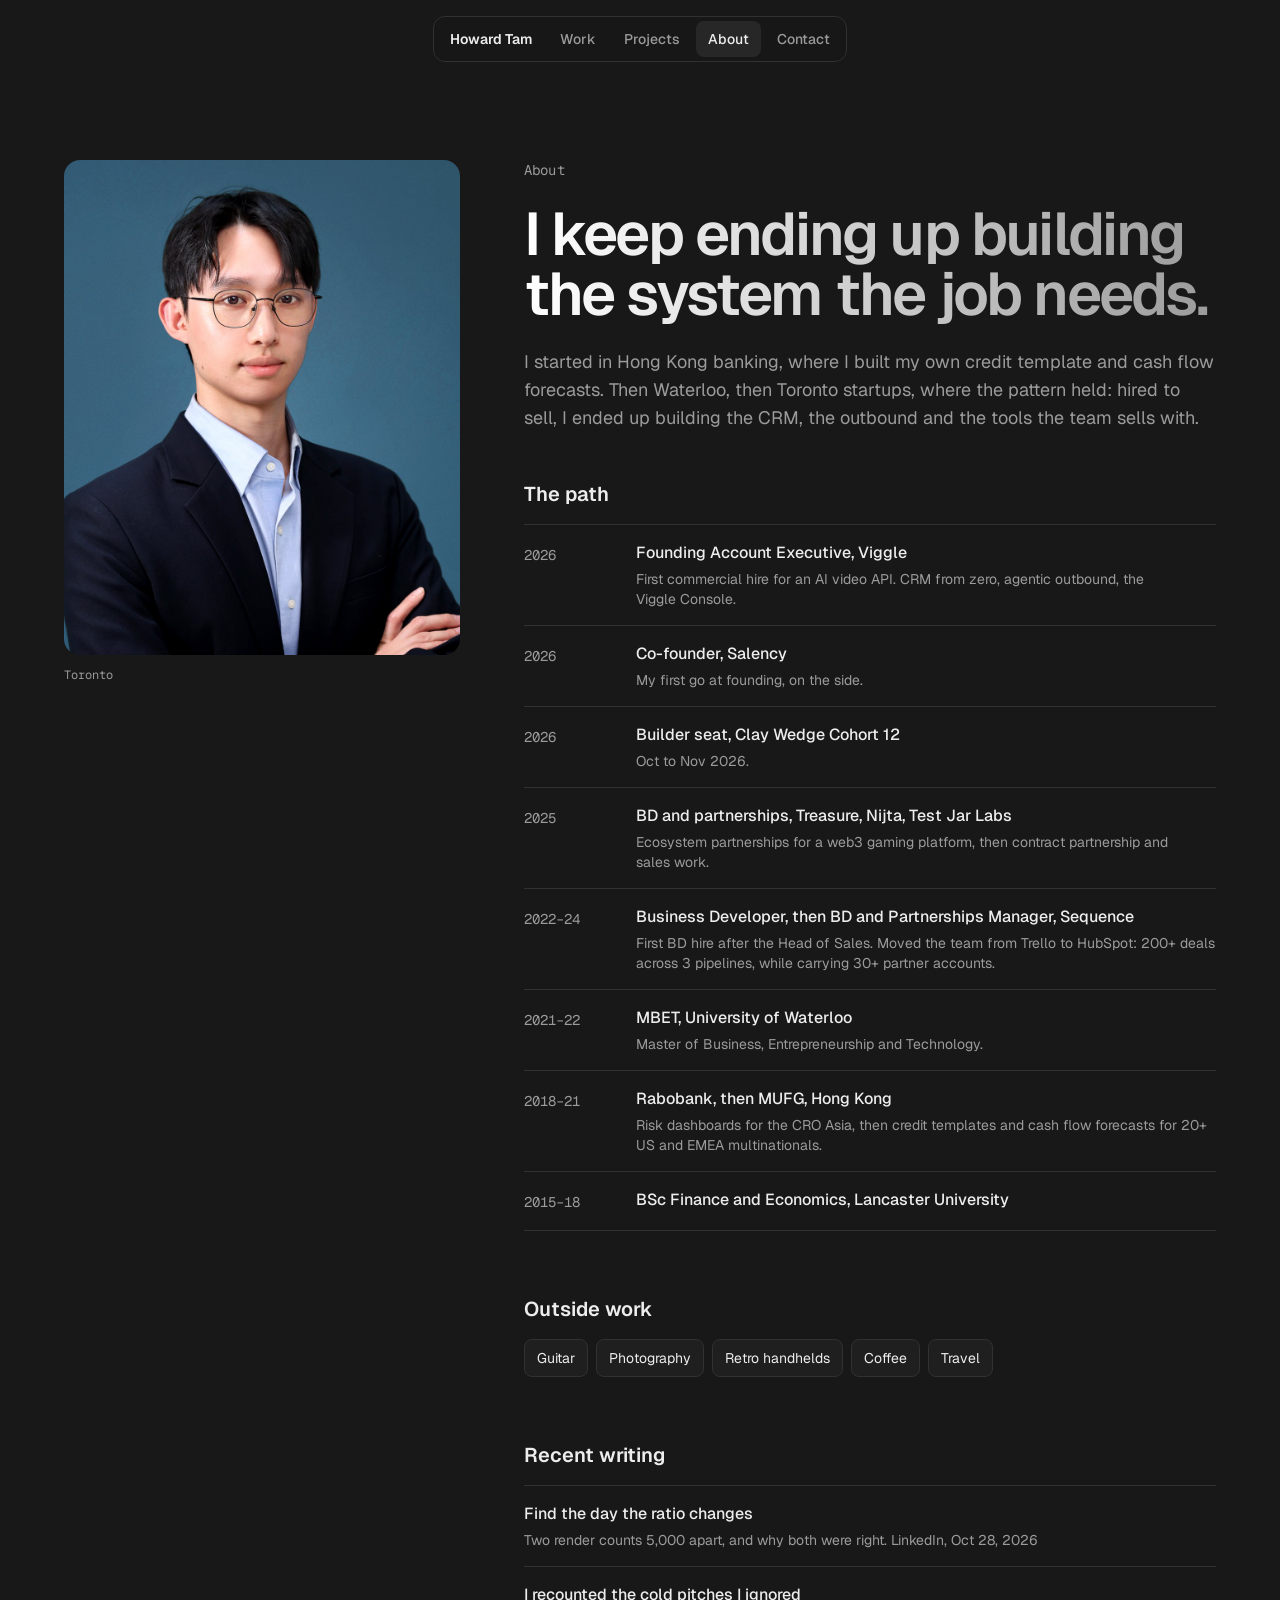
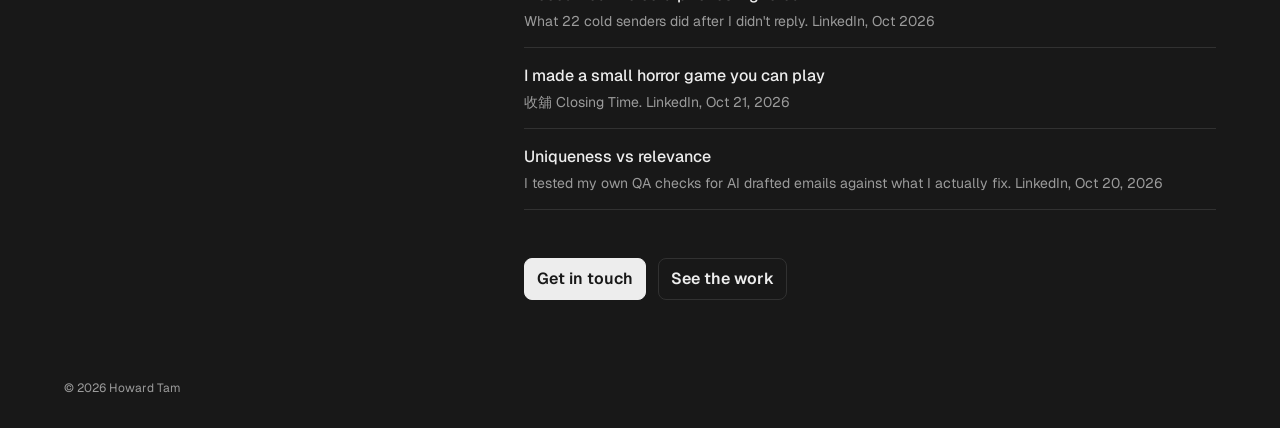
==== about/index.html @ 9a4f8ed2 "Use only verifiable wording for Closing Time post title Co-Authored-By: Claude Opus 5.5 (1M context)" ====
<!doctype html>
<html lang="en">
<head>
  <meta charset="utf-8">
  <meta name="viewport" content="width=device-width, initial-scale=1">
  <title>About · Howard Tam</title>
  <meta name="description" content="Howard Tam: from credit and risk in Hong Kong banking to building sales systems at Toronto startups.">
  <meta property="og:title" content="About · Howard Tam">
  <meta property="og:description" content="Howard Tam: from credit and risk in Hong Kong banking to building sales systems at Toronto startups.">
  <meta property="og:url" content="https://howardhwt.github.io/about/">
  <meta property="og:type" content="website">
  <meta property="og:image" content="https://howardhwt.github.io/og/about.png">
  <meta property="og:image:width" content="1200">
  <meta property="og:image:height" content="630">
  <meta name="twitter:card" content="summary_large_image">
  <link rel="canonical" href="https://howardhwt.github.io/about/">
  <link rel="icon" href="/favicon.svg" type="image/svg+xml">
  <link rel="apple-touch-icon" href="/apple-touch-icon.png">
  <link rel="preconnect" href="https://fonts.googleapis.com">
  <link rel="preconnect" href="https://fonts.gstatic.com" crossorigin>
  <link href="https://fonts.googleapis.com/css2?family=Geist:wght@400;500;600&family=Geist+Mono:wght@400;500&display=swap" rel="stylesheet">
  <link rel="stylesheet" href="/style.css">
</head>
<body>
  <a class="skip" href="#main">Skip to content</a>
  <header class="nav"><a class="brand" href="/" aria-label="Howard Tam, home"><span class="long">Howard Tam</span><span class="short">HT</span></a><a href="/work/">Work</a><a href="/projects/">Projects</a><a href="/about/" aria-current="page">About</a><a href="/#contact-h">Contact</a></header>
  <main id="main" class="wrap case">
    <div class="about">
      <figure class="portrait">
        <img class="photo-in" src="/img/howard.jpg" alt="Howard Tam in a navy blazer and light blue shirt against a teal backdrop" width="960" height="1200">
        <figcaption>Toronto</figcaption>
      </figure>
      <div>
        <header class="hero">
          <p class="eyebrow">About</p>
          <h1>I keep ending up building the system the job needs.</h1>
          <p class="lede">I started in Hong Kong banking, where I built my own credit template and cash flow forecasts. Then Waterloo, then Toronto startups, where the pattern held: hired to sell, I ended up building the CRM, the outbound and the tools the team sells with.</p>
        </header>

        <h2>The path</h2>
        <ol class="timeline reveal">
          <li><span class="when">2026</span><div><p class="t">Founding Account Executive, Viggle</p><p class="d">First commercial hire for an AI video API. CRM from zero, agentic outbound, the Viggle Console.</p></div></li>
          <li><span class="when">2026</span><div><p class="t">Co-founder, Salency</p><p class="d">My first go at founding, on the side.</p></div></li>
          <li><span class="when">2026</span><div><p class="t">Builder seat, Clay Wedge Cohort 12</p><p class="d">Oct to Nov 2026.</p></div></li>
          <li><span class="when">2025</span><div><p class="t">BD and partnerships, Treasure, Nijta, Test Jar Labs</p><p class="d">Ecosystem partnerships for a web3 gaming platform, then contract partnership and sales work.</p></div></li>
          <li><span class="when">2022–24</span><div><p class="t">Business Developer, then BD and Partnerships Manager, Sequence</p><p class="d">First BD hire after the Head of Sales. Moved the team from Trello to HubSpot: 200+ deals across 3 pipelines, while carrying 30+ partner accounts.</p></div></li>
          <li><span class="when">2021–22</span><div><p class="t">MBET, University of Waterloo</p><p class="d">Master of Business, Entrepreneurship and Technology.</p></div></li>
          <li><span class="when">2018–21</span><div><p class="t">Rabobank, then MUFG, Hong Kong</p><p class="d">Risk dashboards for the CRO Asia, then credit templates and cash flow forecasts for 20+ US and EMEA multinationals.</p></div></li>
          <li><span class="when">2015–18</span><div><p class="t">BSc Finance and Economics, Lancaster University</p></div></li>
        </ol>

        <h2>Outside work</h2>
        <ul class="chips reveal">
          <li>Guitar</li>
          <li>Photography</li>
          <li>Retro handhelds</li>
          <li>Coffee</li>
          <li>Travel</li>
        </ul>

        <h2>Recent writing</h2>
        <ul class="writing reveal">
          <li><a href="https://www.linkedin.com/posts/howardhwt_an-agency-ran-a-fan-kiosk-on-our-ai-video-share-7521301277448826880--cPo/"><span class="t">Find the day the ratio changes</span><span class="d">Two render counts 5,000 apart, and why both were right. LinkedIn, Oct 28, 2026</span></a></li>
          <li><a href="https://www.linkedin.com/posts/howardhwt_what-22-cold-senders-did-after-i-ignored-ugcPost-7519572742975692800-rl7E/"><span class="t">I recounted the cold pitches I ignored</span><span class="d">What 22 cold senders did after I didn't reply. LinkedIn, Oct 2026</span></a></li>
          <li><a href="https://www.linkedin.com/posts/howardhwt_i-made-a-small-horror-game-you-can-play-in-ugcPost-7518703733451472896-ipQZ/"><span class="t">I made a small horror game you can play</span><span class="d">收舖 Closing Time. LinkedIn, Oct 21, 2026</span></a></li>
          <li><a href="https://www.linkedin.com/posts/howardhwt_i-wrote-3-qa-checks-for-my-ai-drafted-cold-share-7518415788123242496--nTB/"><span class="t">Uniqueness vs relevance</span><span class="d">I tested my own QA checks for AI drafted emails against what I actually fix. LinkedIn, Oct 20, 2026</span></a></li>
        </ul>

        <nav class="links reveal next" aria-label="Next">
          <a class="primary" href="/#contact-h">Get in touch</a>
          <a href="/work/">See the work</a>
        </nav>
      </div>
    </div>
  </main>
  <footer class="wrap foot">© 2026 Howard Tam</footer>
  <script src="/motion.js" defer></script>
  <script data-goatcounter="https://howardhwt.goatcounter.com/count" async src="//gc.zgo.at/count.js"></script>
</body>
</html>
---- style.css ----
:root {
  --bg: #181818;
  --surface: #1F1F1F;
  --line: #313131;
  --text: #EDEDED;
  --muted: #9B9B9B;
  --ease: cubic-bezier(0.22, 1, 0.36, 1);
}

* { box-sizing: border-box; margin: 0; padding: 0; }

html { scroll-behavior: smooth; }

body {
  background: var(--bg);
  color: var(--text);
  font-family: "Geist", system-ui, sans-serif;
  font-size: 16px;
  line-height: 24px;
  -webkit-font-smoothing: antialiased;
}

.wrap {
  max-width: 1200px;
  margin: 0 auto;
  padding: 0 24px;
}

main.wrap {
  min-height: 100dvh;
  padding-top: 96px;
  padding-bottom: 80px;
  display: grid;
  gap: 64px;
  align-content: start;
}

.skip {
  position: absolute;
  left: 16px;
  top: -48px;
  padding: 8px 12px;
  background: var(--text);
  color: var(--bg);
  border-radius: 6px;
  z-index: 10;
}
.skip:focus { top: 16px; }

.eyebrow {
  font-family: "Geist Mono", ui-monospace, monospace;
  font-size: 14px;
  line-height: 20px;
  letter-spacing: 0.02em;
  color: var(--muted);
  margin-bottom: 24px;
}

h1 {
  max-width: 680px;
  font-size: 48px;
  line-height: 1;
  font-weight: 600;
  letter-spacing: -0.03em;
  text-wrap: balance;
  background: linear-gradient(90deg, #FFFFFF, #9B9B9B);
  -webkit-background-clip: text;
  background-clip: text;
  color: transparent;
}

.lede {
  max-width: 65ch;
  margin-top: 24px;
  font-size: 18px;
  line-height: 28px;
  color: var(--muted);
  text-wrap: pretty;
}

.facts dl {
  display: grid;
  grid-template-columns: repeat(auto-fit, minmax(240px, 1fr));
  gap: 2px;
  background: var(--line);
  border: 1px solid var(--line);
  border-radius: 12px;
  overflow: hidden;
}
.facts dl > div {
  background: var(--surface);
  padding: 24px;
}
.facts dt {
  font-size: 30px;
  line-height: 36px;
  font-weight: 600;
  letter-spacing: -0.02em;
  font-variant-numeric: tabular-nums;
}
.facts dd {
  margin-top: 8px;
  font-size: 14px;
  line-height: 20px;
  color: var(--muted);
}

h2 {
  font-size: 14px;
  line-height: 20px;
  font-weight: 500;
  color: var(--muted);
  margin-bottom: 16px;
}

.roles ol { list-style: none; max-width: 680px; }
.roles li {
  display: grid;
  grid-template-columns: 80px 1fr;
  gap: 16px;
  padding: 12px 0;
  border-top: 1px solid var(--line);
}
.roles li:last-child { border-bottom: 1px solid var(--line); }
.when {
  font-family: "Geist Mono", ui-monospace, monospace;
  font-size: 14px;
  color: var(--muted);
  font-variant-numeric: tabular-nums;
}
.what strong { font-weight: 500; }

.open {
  max-width: 65ch;
  font-size: 18px;
  line-height: 28px;
  margin-bottom: -40px;
  text-wrap: pretty;
}

.links { display: flex; flex-wrap: wrap; gap: 12px; align-items: center; }
.links a {
  color: var(--text);
  text-decoration: none;
  font-size: 16px;
  font-weight: 600;
  padding: 8px 12px;
  border-radius: 8px;
  border: 1px solid var(--line);
  transition: background-color 300ms var(--ease), border-color 300ms var(--ease), transform 500ms var(--ease);
}
.links a:hover { background: var(--surface); border-color: #9B9B9B; }
.links a:active { transform: scale(0.98); }
.links a.primary { background: var(--text); color: var(--bg); border-color: var(--text); }
.links a.primary:hover { background: #FFFFFF; }
a:focus-visible { outline: 2px solid #FFFFFF; outline-offset: 2px; }

.foot {
  padding-bottom: 32px;
  font-size: 12px;
  line-height: 16px;
  color: var(--muted);
}

.reveal { opacity: 0; transform: translateY(16px); transition: opacity 700ms var(--ease), transform 700ms var(--ease); }
.reveal.in { opacity: 1; transform: none; }

@media (min-width: 768px) {
  main.wrap { padding-top: 128px; }
  h1 { font-size: 60px; }
}

@media (prefers-reduced-motion: reduce) {
  html { scroll-behavior: auto; }
  .reveal { transform: none; transition: opacity 300ms linear; }
  .links a { transition: none; }
}

@media (scripting: none) {
  .reveal { opacity: 1; transform: none; }
}

.contact form { display: grid; gap: 16px; max-width: 560px; }
.field { display: grid; gap: 8px; }
.field label { font-size: 14px; line-height: 20px; font-weight: 500; }
.field input, .field textarea {
  font: inherit;
  color: var(--text);
  background: var(--surface);
  border: 1px solid var(--line);
  border-radius: 8px;
  padding: 8px 12px;
  transition: border-color 300ms var(--ease);
}
.field textarea { resize: vertical; }
.field input:focus-visible, .field textarea:focus-visible { outline: 2px solid #FFFFFF; outline-offset: 2px; }
.field [aria-invalid="true"] { border-color: #9B9B9B; }
.err { font-size: 14px; line-height: 20px; color: var(--text); min-height: 0; }
.err:empty { display: none; }
.trap { position: absolute; left: -9999px; }
.contact button {
  justify-self: start;
  font: inherit;
  font-weight: 600;
  color: var(--bg);
  background: var(--text);
  border: 1px solid var(--text);
  border-radius: 8px;
  padding: 8px 12px;
  cursor: pointer;
  transition: background-color 300ms var(--ease), transform 500ms var(--ease);
}
.contact button:hover { background: #FFFFFF; }
.contact button:active { transform: scale(0.98); }
.contact button:disabled { opacity: 0.6; cursor: progress; }
.contact button:focus-visible { outline: 2px solid #FFFFFF; outline-offset: 2px; }
.status { font-size: 14px; line-height: 20px; color: var(--muted); }

.work ul { list-style: none; display: grid; gap: 2px; background: var(--line); border: 1px solid var(--line); border-radius: 12px; overflow: hidden; }
.work a {
  display: grid;
  gap: 8px;
  padding: 24px;
  background: var(--surface);
  color: var(--text);
  text-decoration: none;
  transition: background-color 300ms var(--ease);
}
.work a:hover { background: #272727; }
.work .t { font-size: 20px; line-height: 28px; font-weight: 600; letter-spacing: -0.01em; }
.work .t::after { content: " →"; color: var(--muted); }
.work .d { max-width: 65ch; font-size: 14px; line-height: 20px; color: var(--muted); }

.back a { font-family: "Geist Mono", ui-monospace, monospace; font-size: 14px; line-height: 20px; color: var(--muted); text-decoration: none; }
.back a::before { content: "← "; }
.back a:hover { color: var(--text); }
.case { gap: 48px; }
.case h1 { max-width: 800px; }

.prose { max-width: 65ch; }
.prose h2 { font-size: 20px; line-height: 28px; font-weight: 600; color: var(--text); margin: 40px 0 12px; }
.prose h2:first-child { margin-top: 0; }
.prose p, .prose li { color: #C8C8C8; text-wrap: pretty; }
.prose p + p { margin-top: 16px; }
.prose ul { margin-top: 16px; padding-left: 24px; display: grid; gap: 8px; }
.prose a { color: var(--text); text-underline-offset: 4px; }
.prose strong { color: var(--text); font-weight: 600; }

.flow { list-style: none; display: flex; flex-wrap: wrap; gap: 8px; margin: 24px 0 8px; padding: 0; counter-reset: step; }
.flow li {
  display: grid;
  gap: 2px;
  padding: 8px 12px;
  border: 1px solid var(--line);
  border-radius: 8px;
  background: var(--surface);
  font-size: 14px;
  line-height: 20px;
  font-weight: 500;
  color: var(--text);
}
.flow li span { font-size: 12px; line-height: 16px; font-weight: 400; color: var(--muted); }
.flow li.human { background: var(--text); color: var(--bg); border-color: var(--text); }

.note { margin-top: 40px; padding: 16px; border: 1px solid var(--line); border-radius: 8px; font-size: 14px; line-height: 20px; }

.side ul { list-style: none; max-width: 65ch; display: grid; gap: 16px; }
.side li { color: #C8C8C8; text-wrap: pretty; padding-left: 16px; position: relative; }
.side li::before { content: ""; position: absolute; left: 0; top: 11px; width: 4px; height: 4px; border-radius: 2px; background: var(--muted); }
.side strong { color: var(--text); font-weight: 500; }
.side a { color: var(--text); text-underline-offset: 4px; }

/* Motion */
:root { --e: cubic-bezier(0.16, 1, 0.3, 1); --e2: cubic-bezier(0.33, 1, 0.68, 1); }

@keyframes appear {
  from { opacity: 0; transform: translateY(6px); filter: blur(2px); }
  to { opacity: 1; transform: none; filter: none; }
}
.hero > * { animation: appear 0.8s var(--e) both, fade 0.6s var(--e2) both; }
.hero > :nth-child(2) { animation-delay: 60ms; }
.hero > :nth-child(3) { animation-delay: 120ms; }
@keyframes fade { from { opacity: 0; } }
.case > .back { animation: appear 0.8s var(--e) both; }

.reveal { transition: opacity 700ms var(--e2), transform 700ms var(--e), filter 700ms var(--e2); filter: blur(4px); }
.reveal.in { filter: none; }

.flow li { transition: background-color 300ms var(--ease), border-color 300ms var(--ease), color 300ms var(--ease), opacity 300ms var(--ease), transform 500ms var(--ease); position: relative; }
.flow li.lit { border-color: #9B9B9B; background: #272727; }
.flow li.human.lit { background: #FFFFFF; }
.flow li.blocked { border-color: #EDEDED; background: var(--bg); text-decoration: line-through; transform: translateX(2px); }
.flow li.sent::after {
  content: "";
  position: absolute;
  inset: -1px;
  border-radius: 8px;
  border: 1px solid #FFFFFF;
  animation: ring 1.6s var(--e2) infinite;
}
@keyframes ring { from { opacity: 0.6; transform: scale(1); } to { opacity: 0; transform: scale(1.25); } }
.flow-cap {
  min-height: 20px;
  font-size: 14px;
  line-height: 20px;
  color: var(--muted);
  opacity: 0;
  transform: translateY(4px);
  transition: opacity 300ms var(--ease), transform 500ms var(--ease);
}
.flow-cap.on { opacity: 1; transform: none; }

.term {
  margin: 24px 0 16px;
  padding: 16px;
  border: 1px solid var(--line);
  border-radius: 12px;
  background: #000000;
  font-family: "Geist Mono", ui-monospace, monospace;
  font-size: 14px;
  line-height: 20px;
}
.term .run { display: grid; gap: 8px; min-height: 104px; align-content: start; }
.term .ln { color: #C8C8C8; }
.term .ln + .ln { margin-top: 0; }
.js .term .ln { opacity: 0; transform: translateY(6px); filter: blur(4px); transition: opacity 600ms var(--e2), transform 800ms var(--e), filter 600ms var(--e2); }
.js .term .ln.on { opacity: 1; transform: none; filter: none; }
.term .cmd { color: var(--text); }
.term .cmd::before { content: "› "; color: var(--muted); }
.term .res { color: var(--muted); padding-left: 16px; }
.term .refuse { color: var(--text); }
.shots { display: inline-flex; gap: 4px; vertical-align: middle; margin-left: 4px; }
.shot { width: 10px; height: 10px; border-radius: 3px; border: 1px solid #9B9B9B; transition: background-color 300ms var(--ease), border-color 300ms var(--ease); }
.shot.ready { background: #EDEDED; border-color: #EDEDED; }
.term figcaption { margin-top: 16px; font-family: "Geist", system-ui, sans-serif; font-size: 12px; line-height: 16px; color: var(--muted); }

@media (prefers-reduced-motion: reduce) {
  .hero > *, .case > .back { animation: none; }
  .reveal { filter: none; }
  .flow li.sent::after { animation: none; }
}
.term .run[hidden] { display: none; }

.jump {
  display: inline-block;
  margin-top: 24px;
  font-size: 16px;
  line-height: 24px;
  font-weight: 500;
  color: var(--text);
  text-decoration: none;
  border-bottom: 1px solid var(--line);
  transition: border-color 300ms var(--ease);
}
.jump:hover { border-color: var(--text); }
.jump:focus-visible { outline: 2px solid #FFFFFF; outline-offset: 4px; }
#work-h { scroll-margin-top: 32px; }
.fine { font-size: 12px; line-height: 16px; color: var(--muted); }
.hero > :nth-child(4) { animation-delay: 180ms; }
.status:empty { display: none; }

/* ---------- Multipage: nav ---------- */
.nav {
  position: fixed;
  top: 16px;
  left: 50%;
  transform: translateX(-50%);
  z-index: 20;
  display: flex;
  align-items: center;
  gap: 4px;
  padding: 4px;
  border: 1px solid var(--line);
  border-radius: 12px;
  background: rgba(24, 24, 24, 0.72);
  backdrop-filter: blur(16px) saturate(1.4);
  -webkit-backdrop-filter: blur(16px) saturate(1.4);
  animation: appear 0.8s var(--e) both;
}
.nav a {
  font-size: 14px;
  line-height: 20px;
  font-weight: 500;
  color: var(--muted);
  text-decoration: none;
  padding: 8px 12px;
  border-radius: 8px;
  transition: color 300ms var(--ease), background-color 300ms var(--ease);
}
.nav a:hover { color: var(--text); }
.nav a[aria-current="page"] { color: var(--text); background: #272727; }
.nav .brand { color: var(--text); font-weight: 600; }
.nav .brand .short { display: none; }
@media (max-width: 480px) {
  .nav .brand .long { display: none; }
  .nav .brand .short { display: inline; }
  .nav a { padding: 8px 10px; }
}
main.wrap { padding-top: 128px; }
@media (min-width: 768px) { main.wrap { padding-top: 160px; } }
#contact-h, #work-h { scroll-margin-top: 96px; }

/* ---------- Section headers with a link ---------- */
.sec-head { display: flex; justify-content: space-between; align-items: baseline; gap: 16px; margin-bottom: 16px; }
.sec-head h2 { margin-bottom: 0; }
.more { font-size: 14px; line-height: 20px; font-weight: 500; color: var(--text); text-decoration: none; border-bottom: 1px solid var(--line); transition: border-color 300ms var(--ease); }
.more:hover { border-color: var(--text); }

/* ---------- Home teasers ---------- */
.tiles { display: grid; grid-template-columns: repeat(auto-fit, minmax(260px, 1fr)); gap: 16px; }
.tile { display: grid; gap: 12px; color: var(--text); text-decoration: none; }
.tile .media { aspect-ratio: 4 / 3; border-radius: 12px; overflow: hidden; border: 1px solid var(--line); background: #000; }
.tile .media img, .tile .media video { width: 100%; height: 100%; object-fit: cover; display: block; transition: transform 500ms var(--ease); }
.tile:hover .media img, .tile:hover .media video { transform: scale(1.03); }
.tile .t { font-size: 16px; line-height: 24px; font-weight: 600; }
.tile .d { font-size: 14px; line-height: 20px; color: var(--muted); }

.me { display: grid; grid-template-columns: 96px 1fr; gap: 24px; align-items: center; max-width: 680px; }
.me img { width: 96px; height: 120px; object-fit: cover; border-radius: 12px; }
.me p { color: #C8C8C8; text-wrap: pretty; }
.me p + p { margin-top: 8px; }

/* ---------- Projects page ---------- */
.proj { display: grid; gap: 96px; }
.proj article { display: grid; gap: 32px; align-items: center; }
@media (min-width: 900px) {
  .proj article { grid-template-columns: 7fr 5fr; gap: 48px; }
  .proj article:nth-child(even) .media { order: 2; }
}
.proj .media { border-radius: 16px; overflow: hidden; border: 1px solid var(--line); background: #000; }
.proj .media img, .proj .media video { width: 100%; height: auto; display: block; }
.proj h2 { font-size: 30px; line-height: 36px; font-weight: 600; letter-spacing: -0.02em; color: var(--text); margin-bottom: 12px; }
.proj .kicker { font-family: "Geist Mono", ui-monospace, monospace; font-size: 12px; line-height: 16px; color: var(--muted); margin-bottom: 12px; }
.proj p { color: #C8C8C8; text-wrap: pretty; }
.proj p + p { margin-top: 12px; }
.proj .links { margin-top: 24px; }
.proj .text-only { max-width: 680px; padding: 32px; border: 1px solid var(--line); border-radius: 16px; background: var(--surface); }

/* ---------- About page ---------- */
.about { display: grid; gap: 48px; }
@media (min-width: 900px) {
  .about { grid-template-columns: 4fr 7fr; gap: 64px; align-items: start; }
  .about .portrait { position: sticky; top: 112px; }
}
.portrait img { width: 100%; max-width: 420px; aspect-ratio: 4 / 5; object-fit: cover; border-radius: 16px; display: block; }
.portrait figcaption { margin-top: 12px; font-family: "Geist Mono", ui-monospace, monospace; font-size: 12px; line-height: 16px; color: var(--muted); }
.about h2 { font-size: 20px; line-height: 28px; font-weight: 600; color: var(--text); margin: 64px 0 16px; }
.about h2:first-of-type { margin-top: 48px; }
.timeline { list-style: none; display: grid; }
.timeline li { display: grid; grid-template-columns: 96px 1fr; gap: 16px; padding: 16px 0; border-top: 1px solid var(--line); }
.timeline li:last-child { border-bottom: 1px solid var(--line); }
.timeline .when { padding-top: 2px; }
.timeline .t { color: var(--text); font-weight: 500; }
.timeline .d { margin-top: 4px; font-size: 14px; line-height: 20px; color: var(--muted); text-wrap: pretty; }
.chips { list-style: none; display: flex; flex-wrap: wrap; gap: 8px; }
.chips li { padding: 8px 12px; border: 1px solid var(--line); border-radius: 8px; background: var(--surface); font-size: 14px; line-height: 20px; }
.writing { list-style: none; display: grid; }
.writing a { display: grid; gap: 4px; padding: 16px 0; border-top: 1px solid var(--line); color: var(--text); text-decoration: none; }
.writing li:last-child a { border-bottom: 1px solid var(--line); }
.writing .t { font-weight: 500; transition: color 300ms var(--ease); }
.writing a:hover .t { color: #FFFFFF; }
.writing .d { font-size: 14px; line-height: 20px; color: var(--muted); }

/* ---------- Pinned pipeline (outbound case study) ---------- */
.pin { display: grid; gap: 24px; margin: 24px 0; }
.pin-visual { position: sticky; top: 72px; z-index: 2; padding: 12px 0; background: var(--bg); }
.pin .flow { margin: 0; }
.pin-steps { list-style: none; display: grid; gap: 0; padding: 0; }
.pin-steps li { padding: 24px 0; border-top: 1px solid var(--line); opacity: 0.4; transition: opacity 500ms var(--ease); }
.pin-steps li.on { opacity: 1; }
.pin-steps h3 { font-size: 16px; line-height: 24px; font-weight: 600; color: var(--text); margin-bottom: 4px; }
.pin-steps p { color: #C8C8C8; }
.pin-steps .eg { margin-top: 12px; padding: 12px; border: 1px solid var(--line); border-radius: 8px; font-family: "Geist Mono", ui-monospace, monospace; font-size: 12px; line-height: 16px; color: var(--muted); }
.pin-steps .eg s { color: var(--text); }
@media (min-width: 900px) {
  .case .prose.wide { max-width: none; }
  .pin { grid-template-columns: 220px 1fr; gap: 48px; align-items: start; }
  .pin-visual { top: 112px; padding: 0; background: none; }
  .pin .flow { flex-direction: column; flex-wrap: nowrap; }
  .pin .flow li { width: 100%; }
  .pin-steps li { padding: 48px 0; min-height: 40vh; }
}
.flow li.current { border-color: #EDEDED; background: #272727; }

/* ---------- Apple style scroll scrub, where supported ---------- */
@supports (animation-timeline: scroll()) {
  @media (prefers-reduced-motion: no-preference) {
    .hero.scrub { animation: hero-out linear both; animation-timeline: scroll(root); animation-range: 0 70vh; transform-origin: left top; }
    @keyframes hero-out { to { transform: scale(0.94) translateY(-32px); opacity: 0.25; } }
    .grow { animation: grow-in linear both; animation-timeline: view(); animation-range: entry 0% cover 35%; }
    @keyframes grow-in { from { transform: scale(0.92); opacity: 0.4; border-radius: 32px; } to { transform: none; opacity: 1; } }
  }
}
.portrait img.photo-in { animation: photo-in 1.2s var(--e2) both; }
@keyframes photo-in { from { filter: blur(14px) saturate(0.6); opacity: 0; } to { filter: none; opacity: 1; } }
@media (prefers-reduced-motion: reduce) {
  .nav { animation: none; }
  .portrait img.photo-in { animation: none; }
  .pin-steps li { opacity: 1; }
}
.about .next { margin-top: 48px; }
.portrait img { height: auto; }
.chips a { color: var(--text); text-underline-offset: 4px; }
.me img { height: 120px; }
.nav { left: 0; right: 0; margin: 0 auto; width: fit-content; max-width: calc(100% - 16px); transform: none; }
.pin .flow li.human { background: var(--surface); color: var(--text); border-color: var(--line); }
.pin .flow li.human.current { background: var(--text); color: var(--bg); border-color: var(--text); }
.pin-visual { top: 64px; }
@media (max-width: 480px) { .nav { gap: 0; } .nav a { padding: 8px; } }
.me { grid-template-columns: 1fr; gap: 24px; max-width: none; align-items: end; }
.me img { width: 100%; max-width: 280px; height: auto; aspect-ratio: 4 / 5; border-radius: 16px; }
.me p { font-size: 18px; line-height: 28px; max-width: 52ch; }
@media (min-width: 768px) { .me { grid-template-columns: 280px 1fr; gap: 48px; } }
.me { align-items: center; }
.artifact { margin: 24px 0; }
.artifact img { width: 100%; height: auto; display: block; border-radius: 12px; border: 1px solid var(--line); }
.artifact figcaption { margin-top: 12px; font-size: 14px; line-height: 20px; color: var(--muted); }
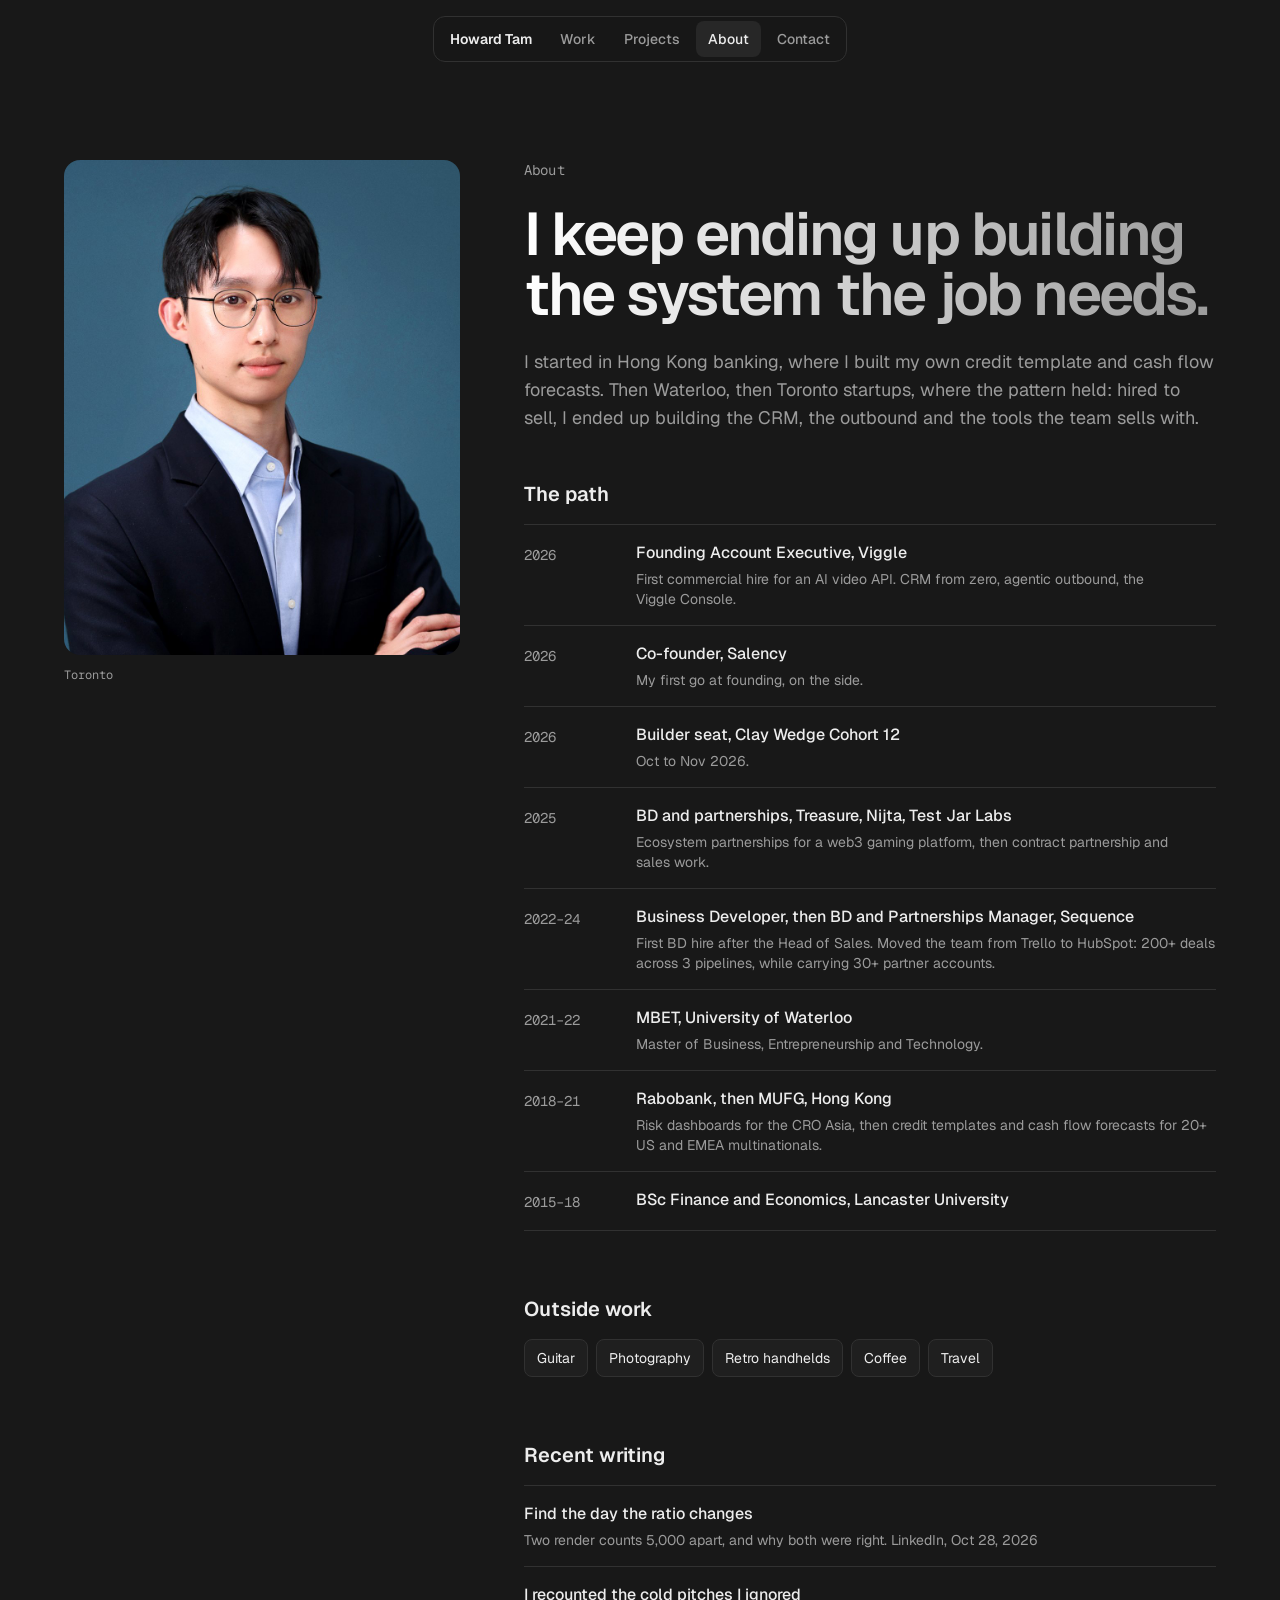
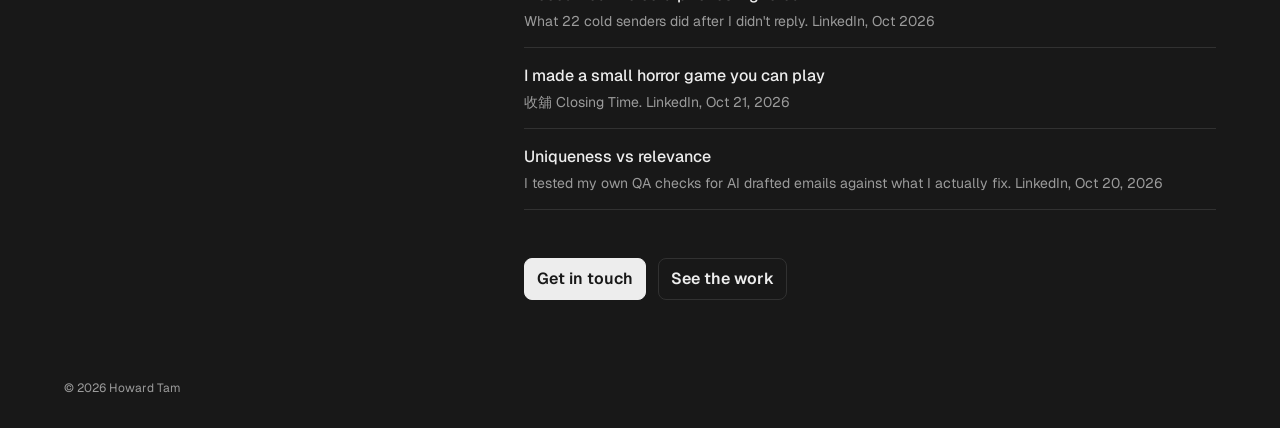
==== commit 5c4f0c48: "style(design): FINDING-003 — real nav landmark on every page; case studies mark Work as current sect" ====
--- a/about/index.html
+++ b/about/index.html
@@ -23,7 +23,7 @@
 </head>
 <body>
   <a class="skip" href="#main">Skip to content</a>
-  <header class="nav"><a class="brand" href="/" aria-label="Howard Tam, home"><span class="long">Howard Tam</span><span class="short">HT</span></a><a href="/work/">Work</a><a href="/projects/">Projects</a><a href="/about/" aria-current="page">About</a><a href="/#contact-h">Contact</a></header>
+  <nav class="nav" aria-label="Main"><a class="brand" href="/" aria-label="Howard Tam, home"><span class="long">Howard Tam</span><span class="short">HT</span></a><a href="/work/">Work</a><a href="/projects/">Projects</a><a href="/about/" aria-current="page">About</a><a href="/#contact-h">Contact</a></nav>
   <main id="main" class="wrap case">
     <div class="about">
       <figure class="portrait">
--- a/style.css
+++ b/style.css
@@ -217,7 +217,7 @@
 .status { font-size: 14px; line-height: 20px; color: var(--muted); }
 
 .work ul { list-style: none; display: grid; gap: 2px; background: var(--line); border: 1px solid var(--line); border-radius: 12px; overflow: hidden; }
-.work a {
+.work li > a {
   display: grid;
   gap: 8px;
   padding: 24px;
@@ -226,7 +226,7 @@
   text-decoration: none;
   transition: background-color 300ms var(--ease);
 }
-.work a:hover { background: #272727; }
+.work li > a:hover { background: #272727; }
 .work .t { font-size: 20px; line-height: 28px; font-weight: 600; letter-spacing: -0.01em; }
 .work .t::after { content: " →"; color: var(--muted); }
 .work .d { max-width: 65ch; font-size: 14px; line-height: 20px; color: var(--muted); }
@@ -388,7 +388,7 @@
   transition: color 300ms var(--ease), background-color 300ms var(--ease);
 }
 .nav a:hover { color: var(--text); }
-.nav a[aria-current="page"] { color: var(--text); background: #272727; }
+.nav a[aria-current] { color: var(--text); background: #272727; }
 .nav .brand { color: var(--text); font-weight: 600; }
 .nav .brand .short { display: none; }
 @media (max-width: 480px) {
@@ -505,7 +505,7 @@
 .nav { left: 0; right: 0; margin: 0 auto; width: fit-content; max-width: calc(100% - 16px); transform: none; }
 .pin .flow li.human { background: var(--surface); color: var(--text); border-color: var(--line); }
 .pin .flow li.human.current { background: var(--text); color: var(--bg); border-color: var(--text); }
-.pin-visual { top: 64px; }
+@media (max-width: 899px) { .pin-visual { top: 64px; } }
 @media (max-width: 480px) { .nav { gap: 0; } .nav a { padding: 8px; } }
 .me { grid-template-columns: 1fr; gap: 24px; max-width: none; align-items: end; }
 .me img { width: 100%; max-width: 280px; height: auto; aspect-ratio: 4 / 5; border-radius: 16px; }
@@ -515,3 +515,13 @@
 .artifact { margin: 24px 0; }
 .artifact img { width: 100%; height: auto; display: block; border-radius: 12px; border: 1px solid var(--line); }
 .artifact figcaption { margin-top: 12px; font-size: 14px; line-height: 20px; color: var(--muted); }
+
+/* Content that waits for a scroll reveal must still show when nothing scrolls: print, and reduced motion. */
+@media print {
+  .reveal, .js .term .ln { opacity: 1 !important; transform: none !important; filter: none !important; transition: none !important; }
+  .nav { position: static; margin: 0 0 24px; }
+  .pin-visual { position: static; }
+}
+@media (prefers-reduced-motion: reduce) {
+  .reveal { opacity: 1; transform: none; filter: none; transition: none; }
+}
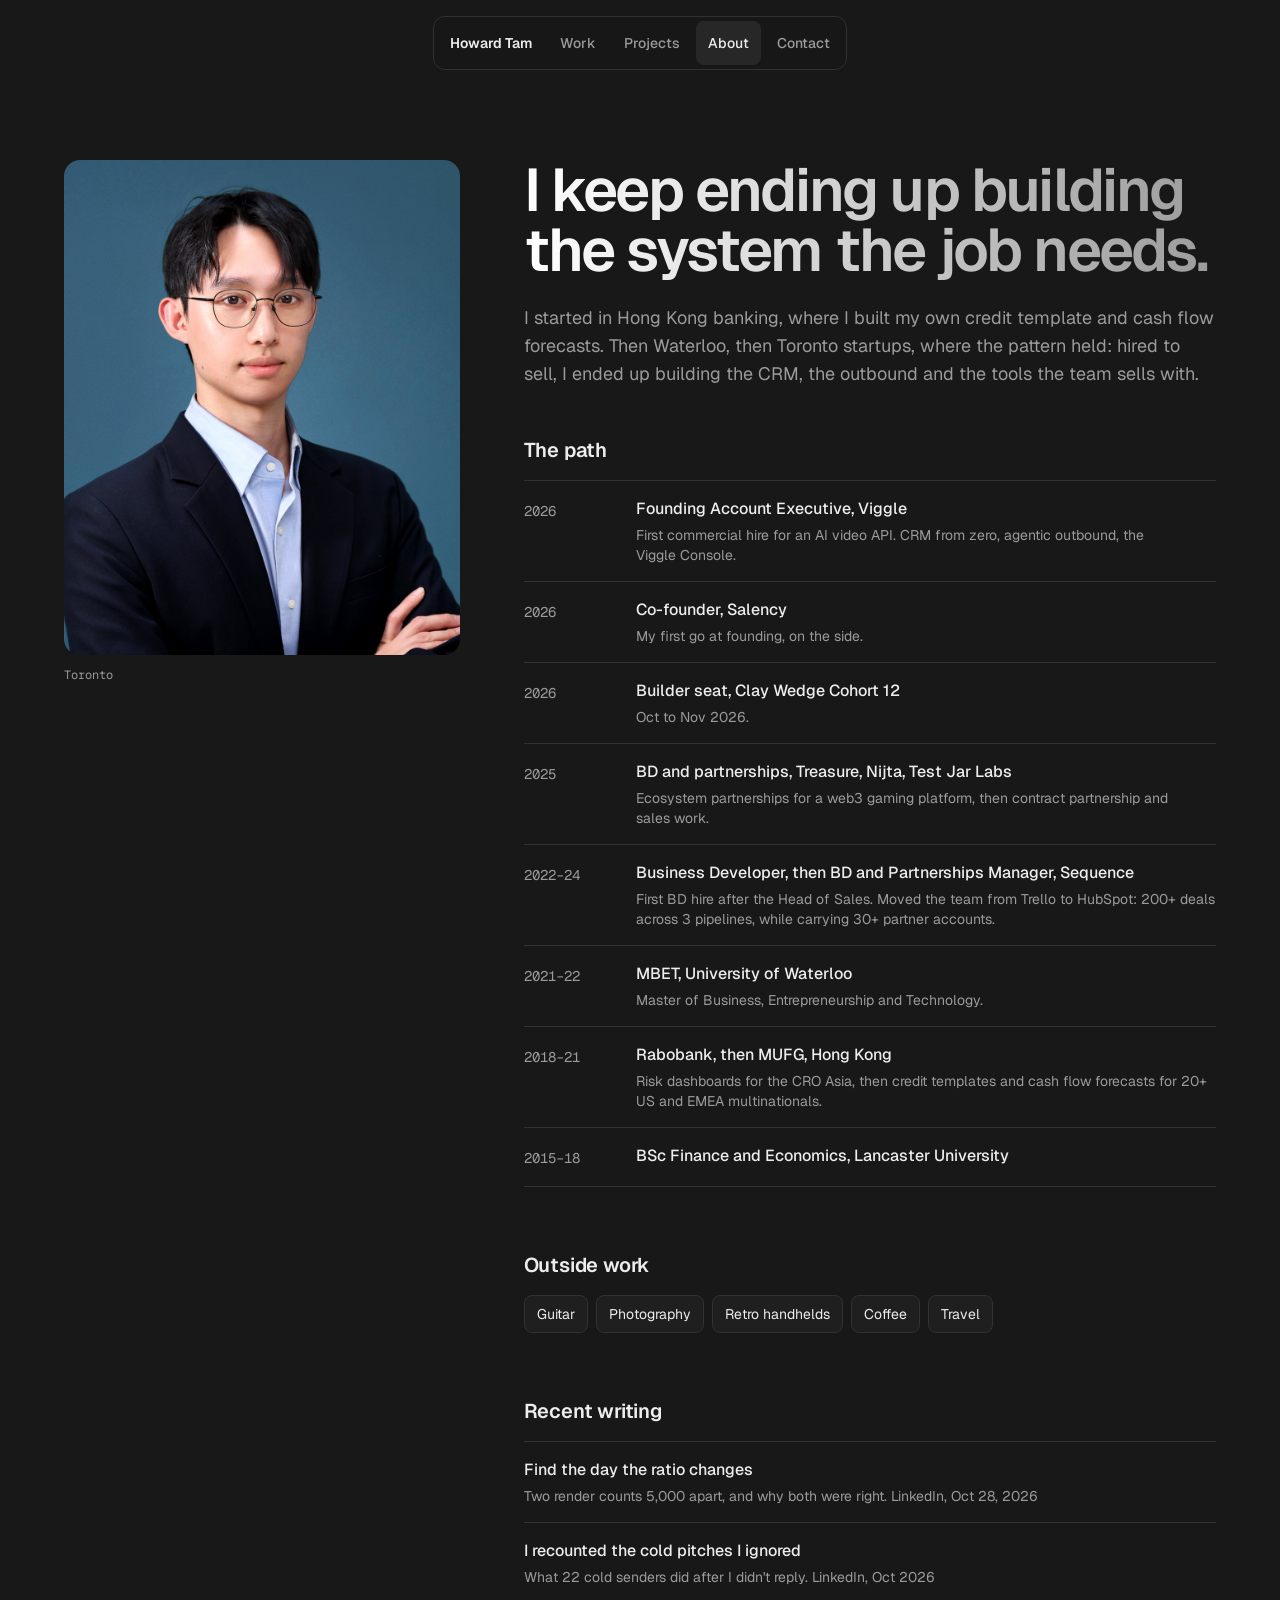
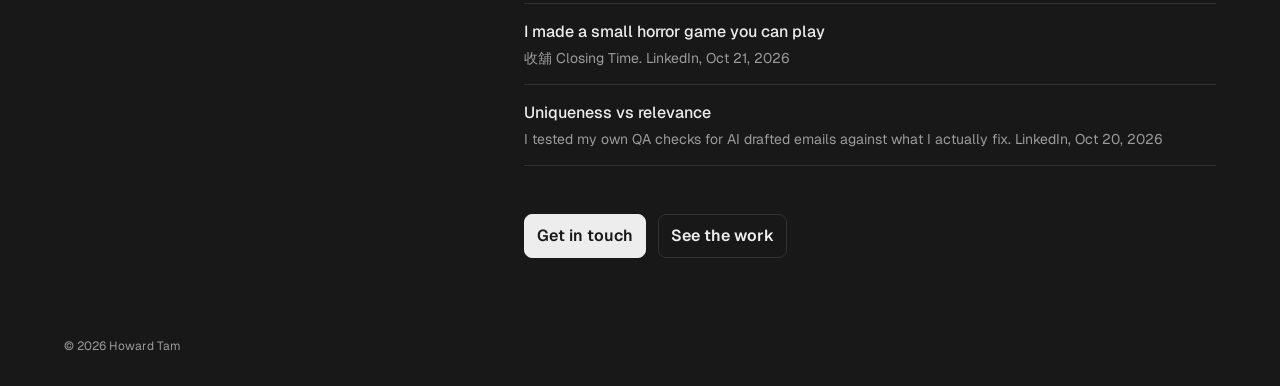
==== commit 4b7a7780: "style(design): FINDING-010 — drop page-name eyebrows that repeat the nav above each title Co-Authore" ====
--- a/about/index.html
+++ b/about/index.html
@@ -32,8 +32,7 @@
       </figure>
       <div>
         <header class="hero">
-          <p class="eyebrow">About</p>
-          <h1>I keep ending up building the system the job needs.</h1>
+              <h1>I keep ending up building the system the job needs.</h1>
           <p class="lede">I started in Hong Kong banking, where I built my own credit template and cash flow forecasts. Then Waterloo, then Toronto startups, where the pattern held: hired to sell, I ended up building the CRM, the outbound and the tools the team sells with.</p>
         </header>
 
--- a/style.css
+++ b/style.css
@@ -106,10 +106,11 @@
 }
 
 h2 {
-  font-size: 14px;
-  line-height: 20px;
-  font-weight: 500;
-  color: var(--muted);
+  font-size: 20px;
+  line-height: 28px;
+  font-weight: 600;
+  letter-spacing: -0.01em;
+  color: var(--text);
   margin-bottom: 16px;
 }
 
@@ -525,3 +526,20 @@
 @media (prefers-reduced-motion: reduce) {
   .reveal { opacity: 1; transform: none; filter: none; transition: none; }
 }
+
+/* FINDING-005: projects row as one lead tile plus two, not three equal columns */
+@media (min-width: 900px) {
+  .tiles { grid-template-columns: minmax(0, 1.4fr) minmax(0, 1fr); gap: 24px; }
+  .tiles .tile:first-child { grid-row: span 2; grid-template-rows: minmax(0, 1fr) auto auto; }
+  .tiles .tile:first-child .media { aspect-ratio: auto; height: 100%; }
+  .tiles .tile:first-child .media img { object-position: left center; }
+  .tiles .tile:first-child .t { font-size: 20px; line-height: 28px; }
+}
+
+/* FINDING-006: stats read as typeset figures, not four boxed tiles */
+.facts dl { background: none; border: 0; border-radius: 0; gap: 24px 32px; overflow: visible; }
+.facts dl > div { background: none; padding: 16px 0 0; border-top: 1px solid var(--line); }
+
+/* FINDING-007: 44px touch targets for nav, buttons and pill links */
+.nav a { min-height: 44px; display: inline-flex; align-items: center; }
+.links a, .contact button { min-height: 44px; display: inline-flex; align-items: center; }
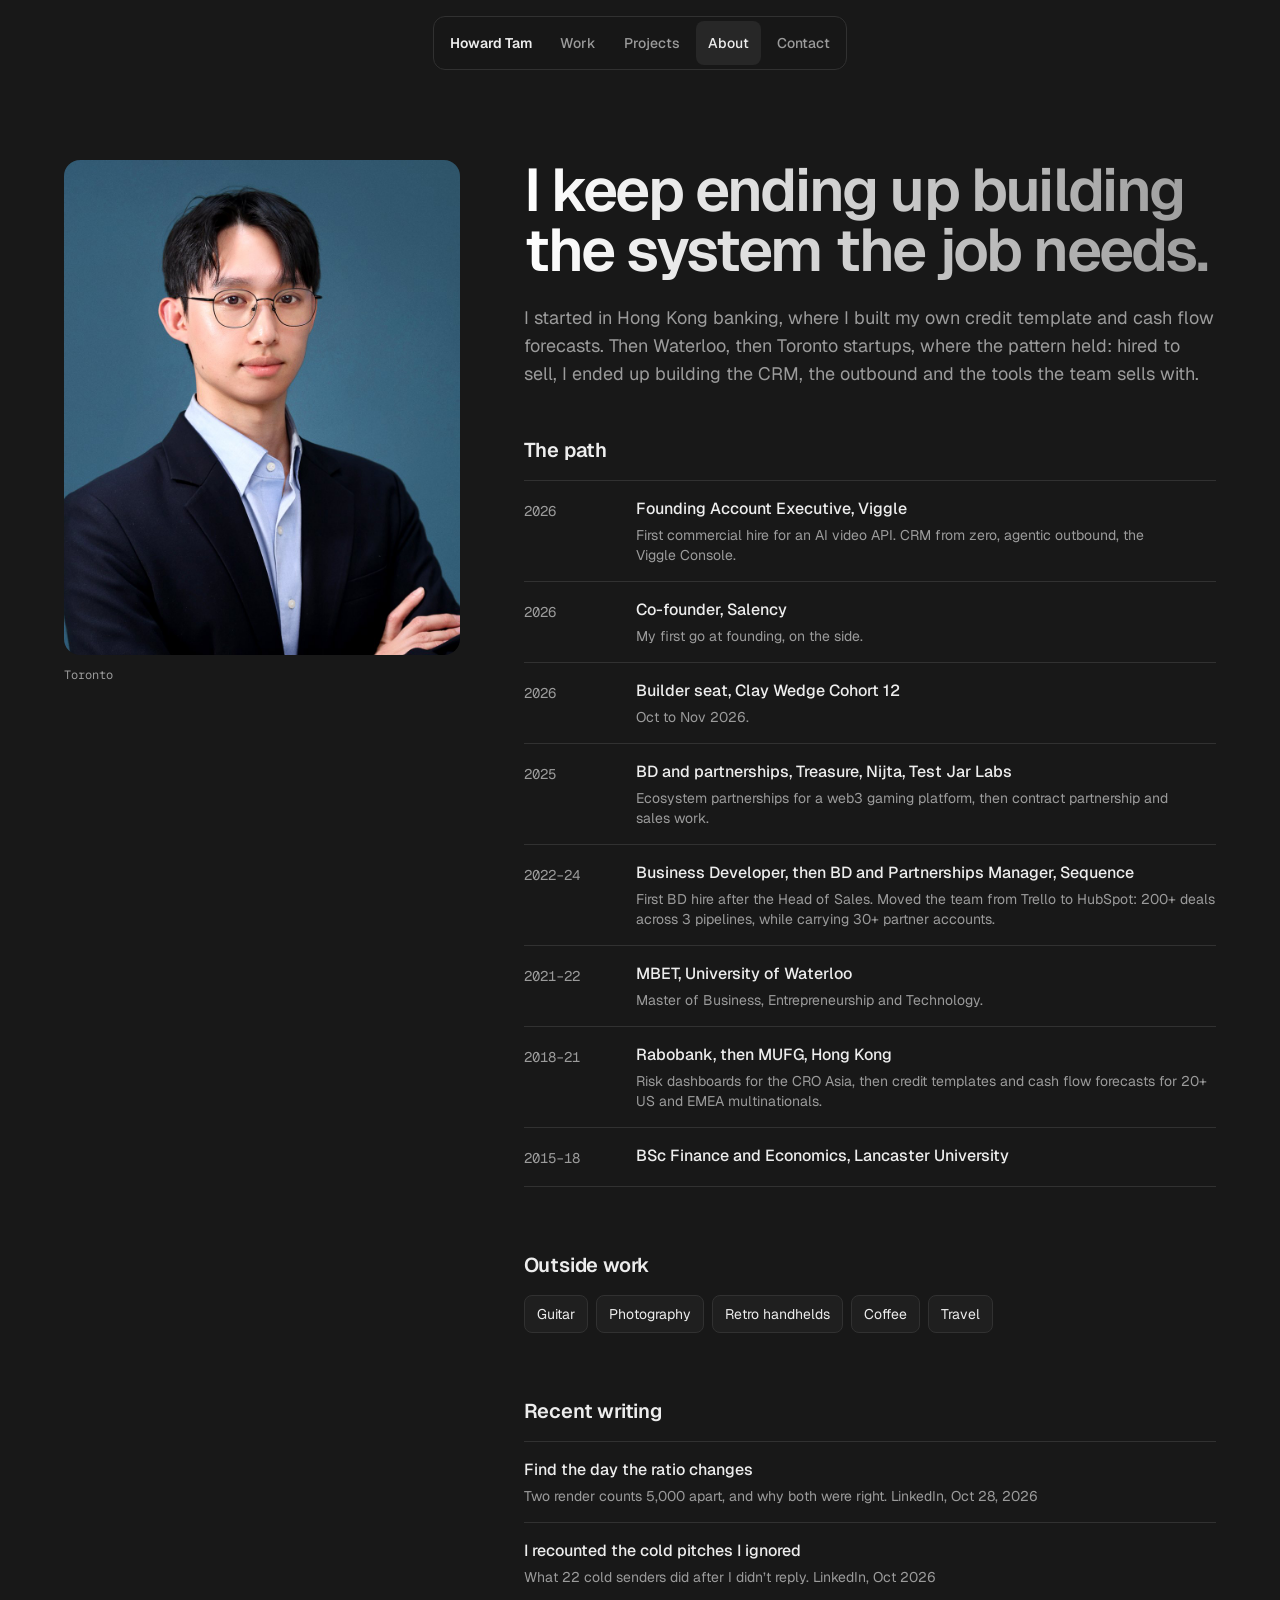
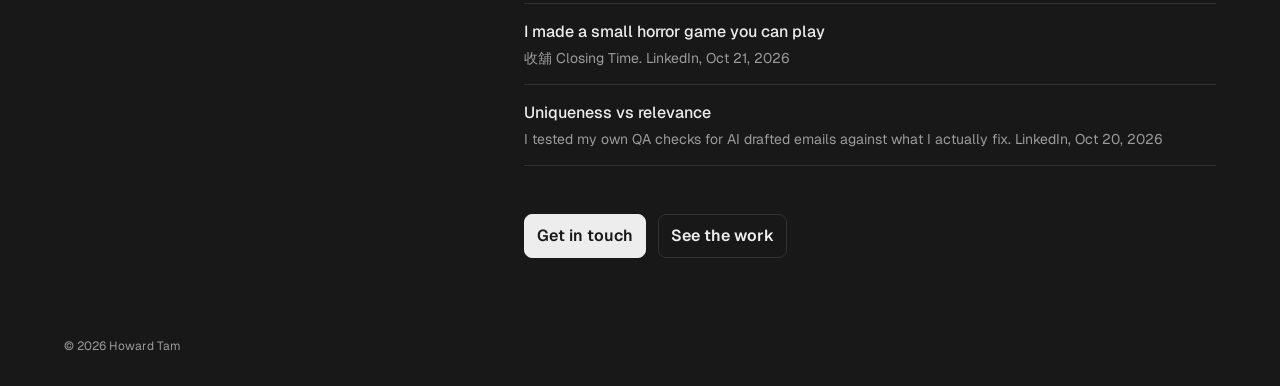
==== commit 302744de: "content: typographic quotes and apostrophes in visible text (no wording changes) Co-Authored-By: Cla" ====
--- a/about/index.html
+++ b/about/index.html
@@ -60,7 +60,7 @@
         <h2>Recent writing</h2>
         <ul class="writing reveal">
           <li><a href="https://www.linkedin.com/posts/howardhwt_an-agency-ran-a-fan-kiosk-on-our-ai-video-share-7521301277448826880--cPo/"><span class="t">Find the day the ratio changes</span><span class="d">Two render counts 5,000 apart, and why both were right. LinkedIn, Oct 28, 2026</span></a></li>
-          <li><a href="https://www.linkedin.com/posts/howardhwt_what-22-cold-senders-did-after-i-ignored-ugcPost-7519572742975692800-rl7E/"><span class="t">I recounted the cold pitches I ignored</span><span class="d">What 22 cold senders did after I didn't reply. LinkedIn, Oct 2026</span></a></li>
+          <li><a href="https://www.linkedin.com/posts/howardhwt_what-22-cold-senders-did-after-i-ignored-ugcPost-7519572742975692800-rl7E/"><span class="t">I recounted the cold pitches I ignored</span><span class="d">What 22 cold senders did after I didn’t reply. LinkedIn, Oct 2026</span></a></li>
           <li><a href="https://www.linkedin.com/posts/howardhwt_i-made-a-small-horror-game-you-can-play-in-ugcPost-7518703733451472896-ipQZ/"><span class="t">I made a small horror game you can play</span><span class="d">收舖 Closing Time. LinkedIn, Oct 21, 2026</span></a></li>
           <li><a href="https://www.linkedin.com/posts/howardhwt_i-wrote-3-qa-checks-for-my-ai-drafted-cold-share-7518415788123242496--nTB/"><span class="t">Uniqueness vs relevance</span><span class="d">I tested my own QA checks for AI drafted emails against what I actually fix. LinkedIn, Oct 20, 2026</span></a></li>
         </ul>
--- a/style.css
+++ b/style.css
@@ -1,16 +1,23 @@
+/* ---------- Tokens ---------- */
 :root {
   --bg: #181818;
   --surface: #1F1F1F;
+  --surface-2: #272727;
   --line: #313131;
   --text: #EDEDED;
+  --text-2: #C8C8C8;
   --muted: #9B9B9B;
+  --white: #FFFFFF;
+  --black: #000000;
   --ease: cubic-bezier(0.22, 1, 0.36, 1);
-}
-
+  --e: cubic-bezier(0.16, 1, 0.3, 1);
+  --e2: cubic-bezier(0.33, 1, 0.68, 1);
+  --mono: "Geist Mono", ui-monospace, monospace;
+}
+
+/* ---------- Base ---------- */
 * { box-sizing: border-box; margin: 0; padding: 0; }
-
-html { scroll-behavior: smooth; }
-
+html { scroll-behavior: smooth; color-scheme: dark; }
 body {
   background: var(--bg);
   color: var(--text);
@@ -19,21 +26,21 @@
   line-height: 24px;
   -webkit-font-smoothing: antialiased;
 }
-
-.wrap {
-  max-width: 1200px;
-  margin: 0 auto;
-  padding: 0 24px;
-}
-
+::selection { background: var(--text); color: var(--bg); }
+input, textarea { caret-color: var(--text); }
+a:focus-visible { outline: 2px solid var(--white); outline-offset: 2px; }
+
+.wrap { max-width: 1200px; margin: 0 auto; padding: 0 24px; }
 main.wrap {
   min-height: 100dvh;
-  padding-top: 96px;
+  padding-top: 128px;
   padding-bottom: 80px;
   display: grid;
   gap: 64px;
   align-content: start;
 }
+.case { gap: 48px; }
+#contact-h, #work-h { scroll-margin-top: 96px; }
 
 .skip {
   position: absolute;
@@ -47,15 +54,18 @@
 }
 .skip:focus { top: 16px; }
 
+.foot { padding-bottom: 32px; font-size: 12px; line-height: 16px; color: var(--muted); }
+.fine { font-size: 12px; line-height: 16px; color: var(--muted); }
+
+/* ---------- Type ---------- */
 .eyebrow {
-  font-family: "Geist Mono", ui-monospace, monospace;
+  font-family: var(--mono);
   font-size: 14px;
   line-height: 20px;
   letter-spacing: 0.02em;
   color: var(--muted);
   margin-bottom: 24px;
 }
-
 h1 {
   max-width: 680px;
   font-size: 48px;
@@ -63,12 +73,20 @@
   font-weight: 600;
   letter-spacing: -0.03em;
   text-wrap: balance;
-  background: linear-gradient(90deg, #FFFFFF, #9B9B9B);
+  background: linear-gradient(90deg, var(--white), var(--muted));
   -webkit-background-clip: text;
   background-clip: text;
   color: transparent;
 }
-
+.case h1 { max-width: 800px; }
+h2 {
+  font-size: 20px;
+  line-height: 28px;
+  font-weight: 600;
+  letter-spacing: -0.01em;
+  color: var(--text);
+  margin-bottom: 16px;
+}
 .lede {
   max-width: 65ch;
   margin-top: 24px;
@@ -77,295 +95,18 @@
   color: var(--muted);
   text-wrap: pretty;
 }
-
-.facts dl {
-  display: grid;
-  grid-template-columns: repeat(auto-fit, minmax(240px, 1fr));
-  gap: 2px;
-  background: var(--line);
-  border: 1px solid var(--line);
-  border-radius: 12px;
-  overflow: hidden;
-}
-.facts dl > div {
-  background: var(--surface);
-  padding: 24px;
-}
-.facts dt {
-  font-size: 30px;
-  line-height: 36px;
-  font-weight: 600;
-  letter-spacing: -0.02em;
-  font-variant-numeric: tabular-nums;
-}
-.facts dd {
-  margin-top: 8px;
-  font-size: 14px;
-  line-height: 20px;
-  color: var(--muted);
-}
-
-h2 {
-  font-size: 20px;
-  line-height: 28px;
-  font-weight: 600;
-  letter-spacing: -0.01em;
-  color: var(--text);
-  margin-bottom: 16px;
-}
-
-.roles ol { list-style: none; max-width: 680px; }
-.roles li {
-  display: grid;
-  grid-template-columns: 80px 1fr;
-  gap: 16px;
-  padding: 12px 0;
-  border-top: 1px solid var(--line);
-}
-.roles li:last-child { border-bottom: 1px solid var(--line); }
-.when {
-  font-family: "Geist Mono", ui-monospace, monospace;
-  font-size: 14px;
-  color: var(--muted);
-  font-variant-numeric: tabular-nums;
-}
-.what strong { font-weight: 500; }
-
-.open {
-  max-width: 65ch;
-  font-size: 18px;
-  line-height: 28px;
-  margin-bottom: -40px;
-  text-wrap: pretty;
-}
-
-.links { display: flex; flex-wrap: wrap; gap: 12px; align-items: center; }
-.links a {
-  color: var(--text);
-  text-decoration: none;
-  font-size: 16px;
-  font-weight: 600;
-  padding: 8px 12px;
-  border-radius: 8px;
-  border: 1px solid var(--line);
-  transition: background-color 300ms var(--ease), border-color 300ms var(--ease), transform 500ms var(--ease);
-}
-.links a:hover { background: var(--surface); border-color: #9B9B9B; }
-.links a:active { transform: scale(0.98); }
-.links a.primary { background: var(--text); color: var(--bg); border-color: var(--text); }
-.links a.primary:hover { background: #FFFFFF; }
-a:focus-visible { outline: 2px solid #FFFFFF; outline-offset: 2px; }
-
-.foot {
-  padding-bottom: 32px;
-  font-size: 12px;
-  line-height: 16px;
-  color: var(--muted);
-}
-
-.reveal { opacity: 0; transform: translateY(16px); transition: opacity 700ms var(--ease), transform 700ms var(--ease); }
-.reveal.in { opacity: 1; transform: none; }
-
-@media (min-width: 768px) {
-  main.wrap { padding-top: 128px; }
-  h1 { font-size: 60px; }
-}
-
-@media (prefers-reduced-motion: reduce) {
-  html { scroll-behavior: auto; }
-  .reveal { transform: none; transition: opacity 300ms linear; }
-  .links a { transition: none; }
-}
-
-@media (scripting: none) {
-  .reveal { opacity: 1; transform: none; }
-}
-
-.contact form { display: grid; gap: 16px; max-width: 560px; }
-.field { display: grid; gap: 8px; }
-.field label { font-size: 14px; line-height: 20px; font-weight: 500; }
-.field input, .field textarea {
-  font: inherit;
-  color: var(--text);
-  background: var(--surface);
-  border: 1px solid var(--line);
-  border-radius: 8px;
-  padding: 8px 12px;
-  transition: border-color 300ms var(--ease);
-}
-.field textarea { resize: vertical; }
-.field input:focus-visible, .field textarea:focus-visible { outline: 2px solid #FFFFFF; outline-offset: 2px; }
-.field [aria-invalid="true"] { border-color: #9B9B9B; }
-.err { font-size: 14px; line-height: 20px; color: var(--text); min-height: 0; }
-.err:empty { display: none; }
-.trap { position: absolute; left: -9999px; }
-.contact button {
-  justify-self: start;
-  font: inherit;
-  font-weight: 600;
-  color: var(--bg);
-  background: var(--text);
-  border: 1px solid var(--text);
-  border-radius: 8px;
-  padding: 8px 12px;
-  cursor: pointer;
-  transition: background-color 300ms var(--ease), transform 500ms var(--ease);
-}
-.contact button:hover { background: #FFFFFF; }
-.contact button:active { transform: scale(0.98); }
-.contact button:disabled { opacity: 0.6; cursor: progress; }
-.contact button:focus-visible { outline: 2px solid #FFFFFF; outline-offset: 2px; }
-.status { font-size: 14px; line-height: 20px; color: var(--muted); }
-
-.work ul { list-style: none; display: grid; gap: 2px; background: var(--line); border: 1px solid var(--line); border-radius: 12px; overflow: hidden; }
-.work li > a {
-  display: grid;
-  gap: 8px;
-  padding: 24px;
-  background: var(--surface);
-  color: var(--text);
-  text-decoration: none;
-  transition: background-color 300ms var(--ease);
-}
-.work li > a:hover { background: #272727; }
-.work .t { font-size: 20px; line-height: 28px; font-weight: 600; letter-spacing: -0.01em; }
-.work .t::after { content: " →"; color: var(--muted); }
-.work .d { max-width: 65ch; font-size: 14px; line-height: 20px; color: var(--muted); }
-
-.back a { font-family: "Geist Mono", ui-monospace, monospace; font-size: 14px; line-height: 20px; color: var(--muted); text-decoration: none; }
-.back a::before { content: "← "; }
-.back a:hover { color: var(--text); }
-.case { gap: 48px; }
-.case h1 { max-width: 800px; }
-
-.prose { max-width: 65ch; }
-.prose h2 { font-size: 20px; line-height: 28px; font-weight: 600; color: var(--text); margin: 40px 0 12px; }
-.prose h2:first-child { margin-top: 0; }
-.prose p, .prose li { color: #C8C8C8; text-wrap: pretty; }
-.prose p + p { margin-top: 16px; }
-.prose ul { margin-top: 16px; padding-left: 24px; display: grid; gap: 8px; }
-.prose a { color: var(--text); text-underline-offset: 4px; }
-.prose strong { color: var(--text); font-weight: 600; }
-
-.flow { list-style: none; display: flex; flex-wrap: wrap; gap: 8px; margin: 24px 0 8px; padding: 0; counter-reset: step; }
-.flow li {
-  display: grid;
-  gap: 2px;
-  padding: 8px 12px;
-  border: 1px solid var(--line);
-  border-radius: 8px;
-  background: var(--surface);
-  font-size: 14px;
-  line-height: 20px;
-  font-weight: 500;
-  color: var(--text);
-}
-.flow li span { font-size: 12px; line-height: 16px; font-weight: 400; color: var(--muted); }
-.flow li.human { background: var(--text); color: var(--bg); border-color: var(--text); }
-
-.note { margin-top: 40px; padding: 16px; border: 1px solid var(--line); border-radius: 8px; font-size: 14px; line-height: 20px; }
-
-.side ul { list-style: none; max-width: 65ch; display: grid; gap: 16px; }
-.side li { color: #C8C8C8; text-wrap: pretty; padding-left: 16px; position: relative; }
-.side li::before { content: ""; position: absolute; left: 0; top: 11px; width: 4px; height: 4px; border-radius: 2px; background: var(--muted); }
-.side strong { color: var(--text); font-weight: 500; }
-.side a { color: var(--text); text-underline-offset: 4px; }
-
-/* Motion */
-:root { --e: cubic-bezier(0.16, 1, 0.3, 1); --e2: cubic-bezier(0.33, 1, 0.68, 1); }
-
-@keyframes appear {
-  from { opacity: 0; transform: translateY(6px); filter: blur(2px); }
-  to { opacity: 1; transform: none; filter: none; }
-}
-.hero > * { animation: appear 0.8s var(--e) both, fade 0.6s var(--e2) both; }
-.hero > :nth-child(2) { animation-delay: 60ms; }
-.hero > :nth-child(3) { animation-delay: 120ms; }
-@keyframes fade { from { opacity: 0; } }
-.case > .back { animation: appear 0.8s var(--e) both; }
-
-.reveal { transition: opacity 700ms var(--e2), transform 700ms var(--e), filter 700ms var(--e2); filter: blur(4px); }
-.reveal.in { filter: none; }
-
-.flow li { transition: background-color 300ms var(--ease), border-color 300ms var(--ease), color 300ms var(--ease), opacity 300ms var(--ease), transform 500ms var(--ease); position: relative; }
-.flow li.lit { border-color: #9B9B9B; background: #272727; }
-.flow li.human.lit { background: #FFFFFF; }
-.flow li.blocked { border-color: #EDEDED; background: var(--bg); text-decoration: line-through; transform: translateX(2px); }
-.flow li.sent::after {
-  content: "";
-  position: absolute;
-  inset: -1px;
-  border-radius: 8px;
-  border: 1px solid #FFFFFF;
-  animation: ring 1.6s var(--e2) infinite;
-}
-@keyframes ring { from { opacity: 0.6; transform: scale(1); } to { opacity: 0; transform: scale(1.25); } }
-.flow-cap {
-  min-height: 20px;
-  font-size: 14px;
-  line-height: 20px;
-  color: var(--muted);
-  opacity: 0;
-  transform: translateY(4px);
-  transition: opacity 300ms var(--ease), transform 500ms var(--ease);
-}
-.flow-cap.on { opacity: 1; transform: none; }
-
-.term {
-  margin: 24px 0 16px;
-  padding: 16px;
-  border: 1px solid var(--line);
-  border-radius: 12px;
-  background: #000000;
-  font-family: "Geist Mono", ui-monospace, monospace;
-  font-size: 14px;
-  line-height: 20px;
-}
-.term .run { display: grid; gap: 8px; min-height: 104px; align-content: start; }
-.term .ln { color: #C8C8C8; }
-.term .ln + .ln { margin-top: 0; }
-.js .term .ln { opacity: 0; transform: translateY(6px); filter: blur(4px); transition: opacity 600ms var(--e2), transform 800ms var(--e), filter 600ms var(--e2); }
-.js .term .ln.on { opacity: 1; transform: none; filter: none; }
-.term .cmd { color: var(--text); }
-.term .cmd::before { content: "› "; color: var(--muted); }
-.term .res { color: var(--muted); padding-left: 16px; }
-.term .refuse { color: var(--text); }
-.shots { display: inline-flex; gap: 4px; vertical-align: middle; margin-left: 4px; }
-.shot { width: 10px; height: 10px; border-radius: 3px; border: 1px solid #9B9B9B; transition: background-color 300ms var(--ease), border-color 300ms var(--ease); }
-.shot.ready { background: #EDEDED; border-color: #EDEDED; }
-.term figcaption { margin-top: 16px; font-family: "Geist", system-ui, sans-serif; font-size: 12px; line-height: 16px; color: var(--muted); }
-
-@media (prefers-reduced-motion: reduce) {
-  .hero > *, .case > .back { animation: none; }
-  .reveal { filter: none; }
-  .flow li.sent::after { animation: none; }
-}
-.term .run[hidden] { display: none; }
-
-.jump {
-  display: inline-block;
-  margin-top: 24px;
-  font-size: 16px;
-  line-height: 24px;
-  font-weight: 500;
-  color: var(--text);
-  text-decoration: none;
-  border-bottom: 1px solid var(--line);
-  transition: border-color 300ms var(--ease);
-}
-.jump:hover { border-color: var(--text); }
-.jump:focus-visible { outline: 2px solid #FFFFFF; outline-offset: 4px; }
-#work-h { scroll-margin-top: 32px; }
-.fine { font-size: 12px; line-height: 16px; color: var(--muted); }
-.hero > :nth-child(4) { animation-delay: 180ms; }
-.status:empty { display: none; }
-
-/* ---------- Multipage: nav ---------- */
+.open { max-width: 65ch; font-size: 18px; line-height: 28px; margin-bottom: -40px; text-wrap: pretty; }
+.when { font-family: var(--mono); font-size: 14px; color: var(--muted); font-variant-numeric: tabular-nums; }
+
+/* ---------- Navigation ---------- */
 .nav {
   position: fixed;
   top: 16px;
-  left: 50%;
-  transform: translateX(-50%);
+  left: 0;
+  right: 0;
+  margin: 0 auto;
+  width: fit-content;
+  max-width: calc(100% - 16px);
   z-index: 20;
   display: flex;
   align-items: center;
@@ -379,6 +120,9 @@
   animation: appear 0.8s var(--e) both;
 }
 .nav a {
+  display: inline-flex;
+  align-items: center;
+  min-height: 44px;
   font-size: 14px;
   line-height: 20px;
   font-weight: 500;
@@ -389,64 +133,244 @@
   transition: color 300ms var(--ease), background-color 300ms var(--ease);
 }
 .nav a:hover { color: var(--text); }
-.nav a[aria-current] { color: var(--text); background: #272727; }
+.nav a[aria-current] { color: var(--text); background: var(--surface-2); }
 .nav .brand { color: var(--text); font-weight: 600; }
 .nav .brand .short { display: none; }
-@media (max-width: 480px) {
-  .nav .brand .long { display: none; }
-  .nav .brand .short { display: inline; }
-  .nav a { padding: 8px 10px; }
-}
-main.wrap { padding-top: 128px; }
-@media (min-width: 768px) { main.wrap { padding-top: 160px; } }
-#contact-h, #work-h { scroll-margin-top: 96px; }
-
-/* ---------- Section headers with a link ---------- */
+
+.back a { font-family: var(--mono); font-size: 14px; line-height: 20px; color: var(--muted); text-decoration: none; }
+.back a::before { content: "← "; }
+.back a:hover { color: var(--text); }
+
+/* ---------- Links and buttons ---------- */
+.links { display: flex; flex-wrap: wrap; gap: 12px; align-items: center; }
+.links a {
+  display: inline-flex;
+  align-items: center;
+  min-height: 44px;
+  color: var(--text);
+  text-decoration: none;
+  font-size: 16px;
+  font-weight: 600;
+  padding: 8px 12px;
+  border-radius: 8px;
+  border: 1px solid var(--line);
+  transition: background-color 300ms var(--ease), border-color 300ms var(--ease), transform 500ms var(--ease);
+}
+.links a:hover { background: var(--surface); border-color: var(--muted); }
+.links a:active { transform: scale(0.98); }
+.links a.primary { background: var(--text); color: var(--bg); border-color: var(--text); }
+.links a.primary:hover { background: var(--white); }
+
+.jump {
+  display: inline-block;
+  margin-top: 24px;
+  font-size: 16px;
+  line-height: 24px;
+  font-weight: 500;
+  color: var(--text);
+  text-decoration: none;
+  border-bottom: 1px solid var(--line);
+  transition: border-color 300ms var(--ease);
+}
+.jump:hover { border-color: var(--text); }
+.jump:focus-visible { outline: 2px solid var(--white); outline-offset: 4px; }
+
 .sec-head { display: flex; justify-content: space-between; align-items: baseline; gap: 16px; margin-bottom: 16px; }
 .sec-head h2 { margin-bottom: 0; }
 .more { font-size: 14px; line-height: 20px; font-weight: 500; color: var(--text); text-decoration: none; border-bottom: 1px solid var(--line); transition: border-color 300ms var(--ease); }
 .more:hover { border-color: var(--text); }
 
-/* ---------- Home teasers ---------- */
+/* ---------- Home: figures ---------- */
+.facts dl {
+  display: grid;
+  grid-template-columns: repeat(auto-fit, minmax(240px, 1fr));
+  gap: 24px 32px;
+}
+.facts dl > div { padding: 16px 0 0; border-top: 1px solid var(--line); }
+.facts dt { font-size: 30px; line-height: 36px; font-weight: 600; letter-spacing: -0.02em; font-variant-numeric: tabular-nums; }
+.facts dd { margin-top: 8px; font-size: 14px; line-height: 20px; color: var(--muted); }
+
+/* ---------- Work cards ---------- */
+.work ul { list-style: none; display: grid; gap: 2px; background: var(--line); border: 1px solid var(--line); border-radius: 12px; overflow: hidden; }
+.work li > a {
+  display: grid;
+  gap: 8px;
+  padding: 24px;
+  background: var(--surface);
+  color: var(--text);
+  text-decoration: none;
+  transition: background-color 300ms var(--ease);
+}
+.work li > a:hover { background: var(--surface-2); }
+.work li > a .txt { display: grid; gap: 8px; align-content: center; }
+.work .t { font-size: 20px; line-height: 28px; font-weight: 600; letter-spacing: -0.01em; }
+.work .t::after { content: " →"; color: var(--muted); }
+.work .d { max-width: 65ch; font-size: 14px; line-height: 20px; color: var(--muted); }
+.work .thumb { display: block; aspect-ratio: 4 / 3; border-radius: 8px; overflow: hidden; border: 1px solid var(--line); background: var(--bg); }
+.work .thumb img { width: 100%; height: 100%; object-fit: cover; object-position: top center; display: block; transition: transform 500ms var(--ease); }
+.work li > a:hover .thumb img { transform: scale(1.03); }
+
+/* ---------- Home: project tiles and about teaser ---------- */
 .tiles { display: grid; grid-template-columns: repeat(auto-fit, minmax(260px, 1fr)); gap: 16px; }
 .tile { display: grid; gap: 12px; color: var(--text); text-decoration: none; }
-.tile .media { aspect-ratio: 4 / 3; border-radius: 12px; overflow: hidden; border: 1px solid var(--line); background: #000; }
+.tile .media { aspect-ratio: 4 / 3; border-radius: 12px; overflow: hidden; border: 1px solid var(--line); background: var(--black); }
 .tile .media img, .tile .media video { width: 100%; height: 100%; object-fit: cover; display: block; transition: transform 500ms var(--ease); }
 .tile:hover .media img, .tile:hover .media video { transform: scale(1.03); }
 .tile .t { font-size: 16px; line-height: 24px; font-weight: 600; }
 .tile .d { font-size: 14px; line-height: 20px; color: var(--muted); }
 
-.me { display: grid; grid-template-columns: 96px 1fr; gap: 24px; align-items: center; max-width: 680px; }
-.me img { width: 96px; height: 120px; object-fit: cover; border-radius: 12px; }
-.me p { color: #C8C8C8; text-wrap: pretty; }
+.me { display: grid; grid-template-columns: 1fr; gap: 24px; align-items: center; }
+.me img { width: 100%; max-width: 280px; height: auto; aspect-ratio: 4 / 5; object-fit: cover; border-radius: 16px; }
+.me p { color: var(--text-2); text-wrap: pretty; font-size: 18px; line-height: 28px; max-width: 52ch; }
 .me p + p { margin-top: 8px; }
+
+/* ---------- Contact form ---------- */
+.contact form { display: grid; gap: 16px; max-width: 560px; }
+.field { display: grid; gap: 8px; }
+.field label { font-size: 14px; line-height: 20px; font-weight: 500; }
+.field input, .field textarea {
+  font: inherit;
+  color: var(--text);
+  background: var(--surface);
+  border: 1px solid var(--line);
+  border-radius: 8px;
+  padding: 8px 12px;
+  transition: border-color 300ms var(--ease);
+}
+.field textarea { resize: vertical; }
+.field input:focus-visible, .field textarea:focus-visible { outline: 2px solid var(--white); outline-offset: 2px; }
+.field [aria-invalid="true"] { border-color: var(--muted); }
+.err { font-size: 14px; line-height: 20px; color: var(--text); }
+.err:empty { display: none; }
+.trap { position: absolute; left: -9999px; }
+.contact button {
+  justify-self: start;
+  display: inline-flex;
+  align-items: center;
+  min-height: 44px;
+  font: inherit;
+  font-weight: 600;
+  color: var(--bg);
+  background: var(--text);
+  border: 1px solid var(--text);
+  border-radius: 8px;
+  padding: 8px 12px;
+  cursor: pointer;
+  transition: background-color 300ms var(--ease), transform 500ms var(--ease);
+}
+.contact button:hover { background: var(--white); }
+.contact button:active { transform: scale(0.98); }
+.contact button:disabled { opacity: 0.6; cursor: progress; }
+.contact button:focus-visible { outline: 2px solid var(--white); outline-offset: 2px; }
+.status { font-size: 14px; line-height: 20px; color: var(--muted); }
+.status:empty { display: none; }
+
+/* ---------- Case studies ---------- */
+.prose { max-width: 65ch; }
+.prose h2 { font-size: 20px; line-height: 28px; font-weight: 600; color: var(--text); margin: 40px 0 12px; }
+.prose h2:first-child { margin-top: 0; }
+.prose p, .prose li { color: var(--text-2); text-wrap: pretty; }
+.prose p + p { margin-top: 16px; }
+.prose ul { margin-top: 16px; padding-left: 24px; display: grid; gap: 8px; }
+.prose a { color: var(--text); text-underline-offset: 4px; }
+.prose strong { color: var(--text); font-weight: 600; }
+.note { margin-top: 40px; padding: 16px; border: 1px solid var(--line); border-radius: 8px; font-size: 14px; line-height: 20px; }
+
+.artifact { margin: 24px 0; }
+.artifact img { width: 100%; height: auto; display: block; border-radius: 12px; border: 1px solid var(--line); }
+.artifact figcaption { margin-top: 12px; font-size: 14px; line-height: 20px; color: var(--muted); }
+
+/* Pipeline nodes */
+.flow { list-style: none; display: flex; flex-wrap: wrap; gap: 8px; margin: 24px 0 8px; padding: 0; counter-reset: step; }
+.flow li {
+  position: relative;
+  display: grid;
+  gap: 2px;
+  padding: 8px 12px;
+  border: 1px solid var(--line);
+  border-radius: 8px;
+  background: var(--surface);
+  font-size: 14px;
+  line-height: 20px;
+  font-weight: 500;
+  color: var(--text);
+  transition: background-color 300ms var(--ease), border-color 300ms var(--ease), color 300ms var(--ease), opacity 300ms var(--ease), transform 500ms var(--ease);
+}
+.flow li span { font-size: 12px; line-height: 16px; font-weight: 400; color: var(--muted); }
+.flow li.human { background: var(--text); color: var(--bg); border-color: var(--text); }
+.flow li.lit { border-color: var(--muted); background: var(--surface-2); }
+.flow li.human.lit { background: var(--white); }
+.flow li.blocked { border-color: var(--text); background: var(--bg); text-decoration: line-through; transform: translateX(2px); }
+.flow li.sent::after {
+  content: "";
+  position: absolute;
+  inset: -1px;
+  border-radius: 8px;
+  border: 1px solid var(--white);
+  animation: ring 1.6s var(--e2) infinite;
+}
+.flow li.current { border-color: var(--text); background: var(--surface-2); }
+
+/* Pinned pipeline */
+.pin { display: grid; gap: 24px; margin: 24px 0; }
+.pin-visual { position: sticky; top: 64px; z-index: 2; padding: 12px 0; background: var(--bg); }
+.pin .flow { margin: 0; }
+.pin .flow li.human { background: var(--surface); color: var(--text); border-color: var(--line); }
+.pin .flow li.human.current { background: var(--text); color: var(--bg); border-color: var(--text); }
+.pin-steps { list-style: none; display: grid; gap: 0; padding: 0; }
+.pin-steps li { padding: 24px 0; border-top: 1px solid var(--line); opacity: 0.4; transition: opacity 500ms var(--ease); }
+.pin-steps li.on { opacity: 1; }
+.pin-steps h3 { font-size: 16px; line-height: 24px; font-weight: 600; color: var(--text); margin-bottom: 4px; }
+.pin-steps p { color: var(--text-2); }
+.pin-steps .eg { margin-top: 12px; padding: 12px; border: 1px solid var(--line); border-radius: 8px; font-family: var(--mono); font-size: 12px; line-height: 16px; color: var(--muted); }
+.pin-steps .eg s { color: var(--text); }
+
+/* Console terminal */
+.term {
+  margin: 24px 0 16px;
+  padding: 16px;
+  border: 1px solid var(--line);
+  border-radius: 12px;
+  background: var(--black);
+  font-family: var(--mono);
+  font-size: 14px;
+  line-height: 20px;
+}
+.term .run { display: grid; gap: 8px; min-height: 104px; align-content: start; }
+.term .run[hidden] { display: none; }
+.term .ln { color: var(--text-2); }
+.term .ln + .ln { margin-top: 0; } /* cancels .prose p + p inside the terminal */
+.js .term .ln { opacity: 0; transform: translateY(6px); filter: blur(4px); transition: opacity 600ms var(--e2), transform 800ms var(--e), filter 600ms var(--e2); }
+.js .term .ln.on { opacity: 1; transform: none; filter: none; }
+.term .cmd { color: var(--text); }
+.term .cmd::before { content: "› "; color: var(--muted); }
+.term .res { color: var(--muted); padding-left: 16px; }
+.term .refuse { color: var(--text); }
+.shots { display: inline-flex; gap: 4px; vertical-align: middle; margin-left: 4px; }
+.shot { width: 10px; height: 10px; border-radius: 3px; border: 1px solid var(--muted); transition: background-color 300ms var(--ease), border-color 300ms var(--ease); }
+.shot.ready { background: var(--text); border-color: var(--text); }
+.term figcaption { margin-top: 16px; font-family: "Geist", system-ui, sans-serif; font-size: 12px; line-height: 16px; color: var(--muted); }
 
 /* ---------- Projects page ---------- */
 .proj { display: grid; gap: 96px; }
 .proj article { display: grid; gap: 32px; align-items: center; }
-@media (min-width: 900px) {
-  .proj article { grid-template-columns: 7fr 5fr; gap: 48px; }
-  .proj article:nth-child(even) .media { order: 2; }
-}
-.proj .media { border-radius: 16px; overflow: hidden; border: 1px solid var(--line); background: #000; }
+.proj .media { border-radius: 16px; overflow: hidden; border: 1px solid var(--line); background: var(--black); }
 .proj .media img, .proj .media video { width: 100%; height: auto; display: block; }
 .proj h2 { font-size: 30px; line-height: 36px; font-weight: 600; letter-spacing: -0.02em; color: var(--text); margin-bottom: 12px; }
-.proj .kicker { font-family: "Geist Mono", ui-monospace, monospace; font-size: 12px; line-height: 16px; color: var(--muted); margin-bottom: 12px; }
-.proj p { color: #C8C8C8; text-wrap: pretty; }
+.proj .kicker { font-family: var(--mono); font-size: 12px; line-height: 16px; color: var(--muted); margin-bottom: 12px; }
+.proj p { color: var(--text-2); text-wrap: pretty; }
 .proj p + p { margin-top: 12px; }
 .proj .links { margin-top: 24px; }
 .proj .text-only { max-width: 680px; padding: 32px; border: 1px solid var(--line); border-radius: 16px; background: var(--surface); }
 
 /* ---------- About page ---------- */
 .about { display: grid; gap: 48px; }
-@media (min-width: 900px) {
-  .about { grid-template-columns: 4fr 7fr; gap: 64px; align-items: start; }
-  .about .portrait { position: sticky; top: 112px; }
-}
-.portrait img { width: 100%; max-width: 420px; aspect-ratio: 4 / 5; object-fit: cover; border-radius: 16px; display: block; }
-.portrait figcaption { margin-top: 12px; font-family: "Geist Mono", ui-monospace, monospace; font-size: 12px; line-height: 16px; color: var(--muted); }
 .about h2 { font-size: 20px; line-height: 28px; font-weight: 600; color: var(--text); margin: 64px 0 16px; }
 .about h2:first-of-type { margin-top: 48px; }
+.about .next { margin-top: 48px; }
+.portrait img { width: 100%; max-width: 420px; height: auto; aspect-ratio: 4 / 5; object-fit: cover; border-radius: 16px; display: block; }
+.portrait img.photo-in { animation: photo-in 1.2s var(--e2) both; }
+.portrait figcaption { margin-top: 12px; font-family: var(--mono); font-size: 12px; line-height: 16px; color: var(--muted); }
 .timeline { list-style: none; display: grid; }
 .timeline li { display: grid; grid-template-columns: 96px 1fr; gap: 16px; padding: 16px 0; border-top: 1px solid var(--line); }
 .timeline li:last-child { border-bottom: 1px solid var(--line); }
@@ -455,35 +379,37 @@
 .timeline .d { margin-top: 4px; font-size: 14px; line-height: 20px; color: var(--muted); text-wrap: pretty; }
 .chips { list-style: none; display: flex; flex-wrap: wrap; gap: 8px; }
 .chips li { padding: 8px 12px; border: 1px solid var(--line); border-radius: 8px; background: var(--surface); font-size: 14px; line-height: 20px; }
+.chips a { color: var(--text); text-underline-offset: 4px; }
 .writing { list-style: none; display: grid; }
 .writing a { display: grid; gap: 4px; padding: 16px 0; border-top: 1px solid var(--line); color: var(--text); text-decoration: none; }
 .writing li:last-child a { border-bottom: 1px solid var(--line); }
 .writing .t { font-weight: 500; transition: color 300ms var(--ease); }
-.writing a:hover .t { color: #FFFFFF; }
+.writing a:hover .t { color: var(--white); }
 .writing .d { font-size: 14px; line-height: 20px; color: var(--muted); }
 
-/* ---------- Pinned pipeline (outbound case study) ---------- */
-.pin { display: grid; gap: 24px; margin: 24px 0; }
-.pin-visual { position: sticky; top: 72px; z-index: 2; padding: 12px 0; background: var(--bg); }
-.pin .flow { margin: 0; }
-.pin-steps { list-style: none; display: grid; gap: 0; padding: 0; }
-.pin-steps li { padding: 24px 0; border-top: 1px solid var(--line); opacity: 0.4; transition: opacity 500ms var(--ease); }
-.pin-steps li.on { opacity: 1; }
-.pin-steps h3 { font-size: 16px; line-height: 24px; font-weight: 600; color: var(--text); margin-bottom: 4px; }
-.pin-steps p { color: #C8C8C8; }
-.pin-steps .eg { margin-top: 12px; padding: 12px; border: 1px solid var(--line); border-radius: 8px; font-family: "Geist Mono", ui-monospace, monospace; font-size: 12px; line-height: 16px; color: var(--muted); }
-.pin-steps .eg s { color: var(--text); }
-@media (min-width: 900px) {
-  .case .prose.wide { max-width: none; }
-  .pin { grid-template-columns: 220px 1fr; gap: 48px; align-items: start; }
-  .pin-visual { top: 112px; padding: 0; background: none; }
-  .pin .flow { flex-direction: column; flex-wrap: nowrap; }
-  .pin .flow li { width: 100%; }
-  .pin-steps li { padding: 48px 0; min-height: 40vh; }
-}
-.flow li.current { border-color: #EDEDED; background: #272727; }
-
-/* ---------- Apple style scroll scrub, where supported ---------- */
+/* ---------- Motion ---------- */
+@keyframes appear {
+  from { opacity: 0; transform: translateY(6px); filter: blur(2px); }
+  to { opacity: 1; transform: none; filter: none; }
+}
+@keyframes fade { from { opacity: 0; } }
+@keyframes ring { from { opacity: 0.6; transform: scale(1); } to { opacity: 0; transform: scale(1.25); } }
+@keyframes photo-in { from { filter: blur(14px) saturate(0.6); opacity: 0; } to { filter: none; opacity: 1; } }
+
+.hero > * { animation: appear 0.8s var(--e) both, fade 0.6s var(--e2) both; }
+.hero > :nth-child(2) { animation-delay: 60ms; }
+.hero > :nth-child(3) { animation-delay: 120ms; }
+.hero > :nth-child(4) { animation-delay: 180ms; }
+.case > .back { animation: appear 0.8s var(--e) both; }
+
+.reveal {
+  opacity: 0;
+  transform: translateY(16px);
+  filter: blur(4px);
+  transition: opacity 700ms var(--e2), transform 700ms var(--e), filter 700ms var(--e2);
+}
+.reveal.in { opacity: 1; transform: none; filter: none; }
+
 @supports (animation-timeline: scroll()) {
   @media (prefers-reduced-motion: no-preference) {
     .hero.scrub { animation: hero-out linear both; animation-timeline: scroll(root); animation-range: 0 70vh; transform-origin: left top; }
@@ -492,54 +418,52 @@
     @keyframes grow-in { from { transform: scale(0.92); opacity: 0.4; border-radius: 32px; } to { transform: none; opacity: 1; } }
   }
 }
-.portrait img.photo-in { animation: photo-in 1.2s var(--e2) both; }
-@keyframes photo-in { from { filter: blur(14px) saturate(0.6); opacity: 0; } to { filter: none; opacity: 1; } }
-@media (prefers-reduced-motion: reduce) {
-  .nav { animation: none; }
-  .portrait img.photo-in { animation: none; }
-  .pin-steps li { opacity: 1; }
-}
-.about .next { margin-top: 48px; }
-.portrait img { height: auto; }
-.chips a { color: var(--text); text-underline-offset: 4px; }
-.me img { height: 120px; }
-.nav { left: 0; right: 0; margin: 0 auto; width: fit-content; max-width: calc(100% - 16px); transform: none; }
-.pin .flow li.human { background: var(--surface); color: var(--text); border-color: var(--line); }
-.pin .flow li.human.current { background: var(--text); color: var(--bg); border-color: var(--text); }
-@media (max-width: 899px) { .pin-visual { top: 64px; } }
-@media (max-width: 480px) { .nav { gap: 0; } .nav a { padding: 8px; } }
-.me { grid-template-columns: 1fr; gap: 24px; max-width: none; align-items: end; }
-.me img { width: 100%; max-width: 280px; height: auto; aspect-ratio: 4 / 5; border-radius: 16px; }
-.me p { font-size: 18px; line-height: 28px; max-width: 52ch; }
-@media (min-width: 768px) { .me { grid-template-columns: 280px 1fr; gap: 48px; } }
-.me { align-items: center; }
-.artifact { margin: 24px 0; }
-.artifact img { width: 100%; height: auto; display: block; border-radius: 12px; border: 1px solid var(--line); }
-.artifact figcaption { margin-top: 12px; font-size: 14px; line-height: 20px; color: var(--muted); }
-
-/* Content that waits for a scroll reveal must still show when nothing scrolls: print, and reduced motion. */
-@media print {
-  .reveal, .js .term .ln { opacity: 1 !important; transform: none !important; filter: none !important; transition: none !important; }
-  .nav { position: static; margin: 0 0 24px; }
-  .pin-visual { position: static; }
-}
-@media (prefers-reduced-motion: reduce) {
-  .reveal { opacity: 1; transform: none; filter: none; transition: none; }
-}
-
-/* FINDING-005: projects row as one lead tile plus two, not three equal columns */
+
+/* ---------- Breakpoints ---------- */
+@media (max-width: 480px) {
+  .nav { gap: 0; }
+  .nav a { padding: 8px; }
+  .nav .brand .long { display: none; }
+  .nav .brand .short { display: inline; }
+}
+@media (min-width: 768px) {
+  main.wrap { padding-top: 160px; }
+  h1 { font-size: 60px; }
+  .work li > a { grid-template-columns: minmax(0, 1fr) 240px; gap: 32px; align-items: center; }
+  .me { grid-template-columns: 280px 1fr; gap: 48px; }
+}
 @media (min-width: 900px) {
   .tiles { grid-template-columns: minmax(0, 1.4fr) minmax(0, 1fr); gap: 24px; }
   .tiles .tile:first-child { grid-row: span 2; grid-template-rows: minmax(0, 1fr) auto auto; }
   .tiles .tile:first-child .media { aspect-ratio: auto; height: 100%; }
   .tiles .tile:first-child .media img { object-position: left center; }
   .tiles .tile:first-child .t { font-size: 20px; line-height: 28px; }
-}
-
-/* FINDING-006: stats read as typeset figures, not four boxed tiles */
-.facts dl { background: none; border: 0; border-radius: 0; gap: 24px 32px; overflow: visible; }
-.facts dl > div { background: none; padding: 16px 0 0; border-top: 1px solid var(--line); }
-
-/* FINDING-007: 44px touch targets for nav, buttons and pill links */
-.nav a { min-height: 44px; display: inline-flex; align-items: center; }
-.links a, .contact button { min-height: 44px; display: inline-flex; align-items: center; }
+  .proj article { grid-template-columns: 7fr 5fr; gap: 48px; }
+  .proj article:nth-child(even) .media { order: 2; }
+  .about { grid-template-columns: 4fr 7fr; gap: 64px; align-items: start; }
+  .about .portrait { position: sticky; top: 112px; }
+  .pin { grid-template-columns: 220px 1fr; gap: 48px; align-items: start; }
+  .pin-visual { top: 112px; padding: 0; background: none; }
+  .pin .flow { flex-direction: column; flex-wrap: nowrap; }
+  .pin .flow li { width: 100%; }
+  .pin-steps li { padding: 48px 0; min-height: 40vh; }
+}
+
+/* ---------- Reduced motion, no script, print ---------- */
+@media (prefers-reduced-motion: reduce) {
+  html { scroll-behavior: auto; }
+  .nav, .hero > *, .case > .back, .portrait img.photo-in, .flow li.sent::after { animation: none; }
+  .reveal { opacity: 1; transform: none; filter: none; transition: none; }
+  .links a { transition: none; }
+  .pin-steps li { opacity: 1; }
+  .work li > a:hover .thumb img, .tile:hover .media img, .tile:hover .media video { transform: none; }
+}
+@media (scripting: none) {
+  .reveal { opacity: 1; transform: none; filter: none; }
+}
+/* Content that waits for a scroll reveal must still show when nothing scrolls. */
+@media print {
+  .reveal, .js .term .ln { opacity: 1 !important; transform: none !important; filter: none !important; transition: none !important; }
+  .nav { position: static; margin: 0 0 24px; }
+  .pin-visual { position: static; }
+}
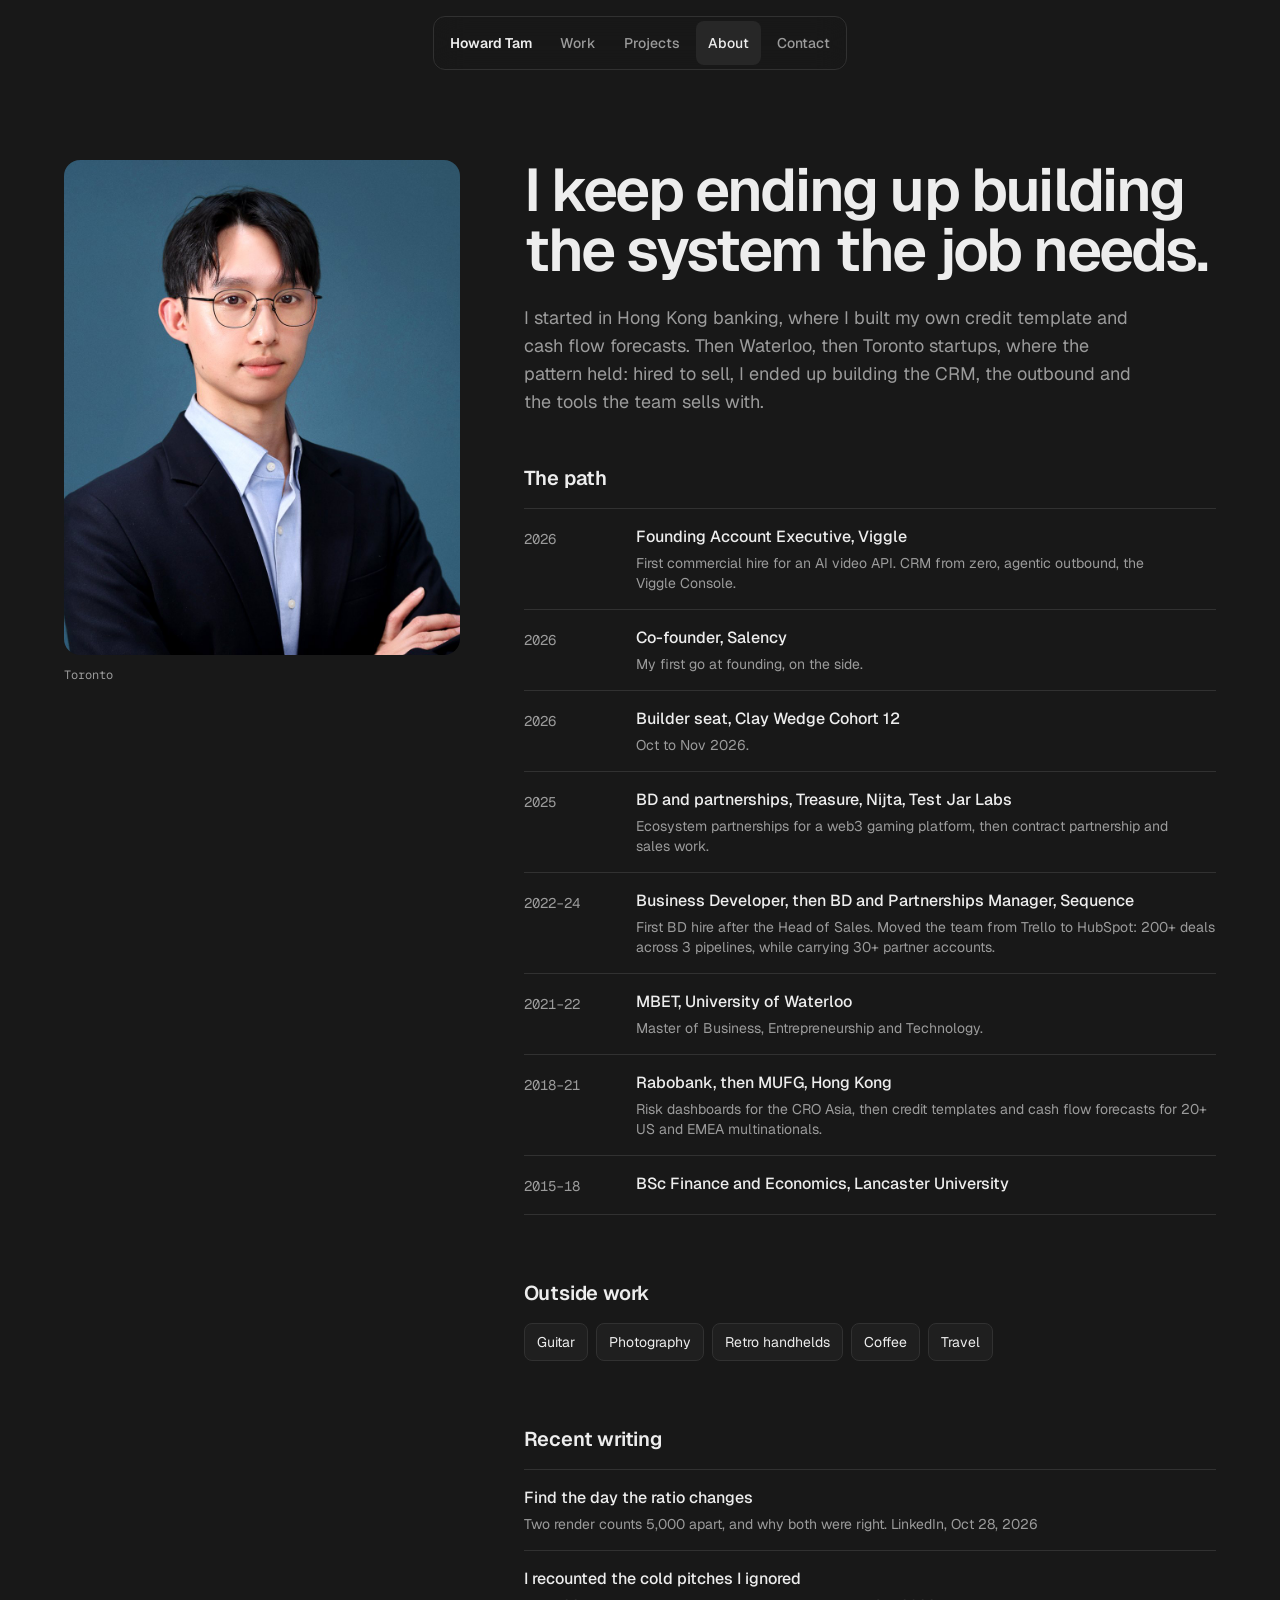
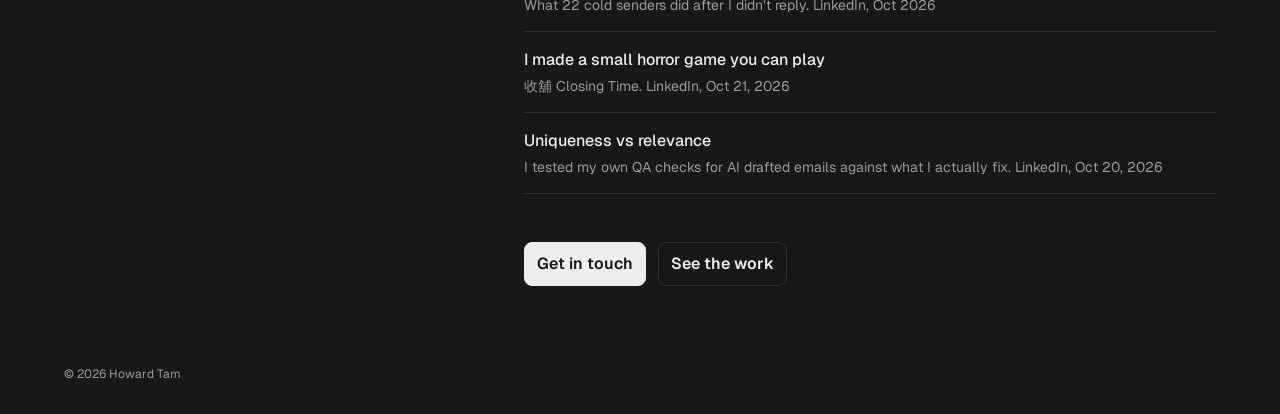
==== commit eb35d615: "feat(home): clearer pitch, a pipeline that closes a real deal, tighter proof, stronger ask Hero - Dr" ====
--- a/about/index.html
+++ b/about/index.html
@@ -19,6 +19,8 @@
   <link rel="preconnect" href="https://fonts.googleapis.com">
   <link rel="preconnect" href="https://fonts.gstatic.com" crossorigin>
   <link href="https://fonts.googleapis.com/css2?family=Geist:wght@400;500;600&family=Geist+Mono:wght@400;500&display=swap" rel="stylesheet">
+  <!-- Hide scroll reveals only if motion.js actually runs -->
+  <script>document.documentElement.classList.add('js');addEventListener('load',()=>{if(!window.siteMotion)document.documentElement.classList.remove('js')});</script>
   <link rel="stylesheet" href="/style.css">
 </head>
 <body>
--- a/style.css
+++ b/style.css
@@ -13,6 +13,8 @@
   --e: cubic-bezier(0.16, 1, 0.3, 1);
   --e2: cubic-bezier(0.33, 1, 0.68, 1);
   --mono: "Geist Mono", ui-monospace, monospace;
+  /* Reading measure: Geist sets ~1.4 characters per ch, so 52ch is ~72 characters a line. */
+  --measure: 52ch;
 }
 
 /* ---------- Base ---------- */
@@ -40,7 +42,7 @@
   align-content: start;
 }
 .case { gap: 48px; }
-#contact-h, #work-h { scroll-margin-top: 96px; }
+#contact-h, #work-h, .proj article { scroll-margin-top: 96px; }
 
 .skip {
   position: absolute;
@@ -49,12 +51,15 @@
   padding: 8px 12px;
   background: var(--text);
   color: var(--bg);
-  border-radius: 6px;
+  border-radius: 8px;
   z-index: 10;
 }
 .skip:focus { top: 16px; }
 
-.foot { padding-bottom: 32px; font-size: 12px; line-height: 16px; color: var(--muted); }
+.foot { display: flex; flex-wrap: wrap; justify-content: space-between; align-items: center; gap: 0 16px; padding-bottom: 32px; font-size: 12px; line-height: 16px; color: var(--muted); }
+.foot nav { display: flex; gap: 16px; }
+.foot nav a { display: inline-flex; align-items: center; min-height: 44px; color: var(--muted); text-decoration: none; transition: color 300ms var(--ease); }
+.foot nav a:hover { color: var(--text); }
 .fine { font-size: 12px; line-height: 16px; color: var(--muted); }
 
 /* ---------- Type ---------- */
@@ -73,10 +78,7 @@
   font-weight: 600;
   letter-spacing: -0.03em;
   text-wrap: balance;
-  background: linear-gradient(90deg, var(--white), var(--muted));
-  -webkit-background-clip: text;
-  background-clip: text;
-  color: transparent;
+  color: var(--text);
 }
 .case h1 { max-width: 800px; }
 h2 {
@@ -88,14 +90,16 @@
   margin-bottom: 16px;
 }
 .lede {
-  max-width: 65ch;
+  max-width: var(--measure);
   margin-top: 24px;
   font-size: 18px;
   line-height: 28px;
   color: var(--muted);
   text-wrap: pretty;
 }
-.open { max-width: 65ch; font-size: 18px; line-height: 28px; margin-bottom: -40px; text-wrap: pretty; }
+.avail { max-width: var(--measure); margin-top: 16px; font-weight: 500; color: var(--text); text-wrap: pretty; }
+.acts { display: flex; flex-wrap: wrap; gap: 8px 24px; margin-top: 24px; }
+.acts .jump { margin-top: 0; }
 .when { font-family: var(--mono); font-size: 14px; color: var(--muted); font-variant-numeric: tabular-nums; }
 
 /* ---------- Navigation ---------- */
@@ -114,7 +118,7 @@
   padding: 4px;
   border: 1px solid var(--line);
   border-radius: 12px;
-  background: rgba(24, 24, 24, 0.72);
+  background: color-mix(in srgb, var(--bg) 88%, transparent);
   backdrop-filter: blur(16px) saturate(1.4);
   -webkit-backdrop-filter: blur(16px) saturate(1.4);
   animation: appear 0.8s var(--e) both;
@@ -180,10 +184,83 @@
 .more { font-size: 14px; line-height: 20px; font-weight: 500; color: var(--text); text-decoration: none; border-bottom: 1px solid var(--line); transition: border-color 300ms var(--ease); }
 .more:hover { border-color: var(--text); }
 
+/* Text links keep their look but get a 44px tall hit area */
+.more, .jump, .back a { position: relative; }
+.more::after, .jump::after, .back a::after { content: ""; position: absolute; left: -8px; right: -8px; top: 50%; height: 44px; transform: translateY(-50%); }
+
+/* ---------- Home: hero with live pipeline ---------- */
+.hero-row { display: grid; gap: 40px; align-items: center; }
+.hero-flow { animation: appear 0.8s var(--e) 240ms both, fade 0.6s var(--e2) 240ms both; }
+.hero-flow { max-width: 420px; }
+.hero-flow .flow { margin: 0; flex-direction: column; flex-wrap: nowrap; }
+.hero-flow .flow li { display: flex; justify-content: space-between; align-items: baseline; gap: 12px; padding: 8px 16px; font-size: 16px; line-height: 24px; }
+.hero-flow .flow li span { font-size: 14px; line-height: 20px; }
+/* Two labelled zones: what the system does, then what I do with the deal. */
+.hero-flow .zone { margin: 0 0 8px; font-family: var(--mono); font-size: 12px; line-height: 16px; color: var(--muted); }
+.hero-flow .flow + .zone { margin-top: 16px; }
+/* The deal steps are compact rows so the whole path stays about hero height. */
+.hero-flow .mine li { padding: 4px 16px; font-size: 14px; line-height: 20px; }
+.hero-flow .flow li.human:not(.lit) { border-color: var(--line); }
+.hero-flow .flow li.end.lit { background: var(--text); color: var(--bg); border-color: var(--text); }
+/* Connectors: the pipeline reads as one path, and each link lights as a draft passes it. */
+.hero-flow .flow li + li::before { content: ""; position: absolute; left: 23px; top: -9px; width: 1px; height: 8px; background: var(--line); transition: background-color 300ms var(--ease); }
+.hero-flow .flow li.lit::before { background: var(--text-2); }
+/* While a draft runs, steps it has not reached step back so the lit path reads at a glance. */
+.hero-flow.live .flow li:not(.lit) { color: var(--muted); }
+.hero-flow .flow li.lit { border-color: var(--text-2); }
+/* The stop and the hand-off are marked on the draft, in a tag; the gate itself stays intact. */
+.hero-flow .flow li.blocked { border-color: var(--text); background: var(--bg); }
+.hero-flow .flow li.blocked span { visibility: hidden; }
+.hero-flow .flow li.blocked::after, .hero-flow .flow li.ready::after {
+  content: "draft stopped";
+  position: absolute;
+  right: 8px;
+  top: 50%;
+  transform: translateY(-50%);
+  padding: 2px 6px;
+  border-radius: 3px;
+  font-family: var(--mono);
+  font-size: 12px;
+  line-height: 16px;
+  font-weight: 400;
+  background: var(--text);
+  color: var(--bg);
+}
+.hero-flow .flow li.ready::after { content: "draft ready"; background: var(--bg); color: var(--text); }
+.flow-foot { display: flex; justify-content: space-between; align-items: center; gap: 16px; margin-top: 8px; }
+.flow-note { font-family: var(--mono); font-size: 12px; line-height: 16px; color: var(--muted); }
+.flow-ctl {
+  position: relative;
+  padding: 0;
+  font: inherit;
+  font-size: 14px;
+  line-height: 20px;
+  font-weight: 500;
+  color: var(--text);
+  background: none;
+  border: 0;
+  border-bottom: 1px solid var(--line);
+  cursor: pointer;
+  transition: border-color 300ms var(--ease);
+}
+.flow-ctl:hover { border-color: var(--text); }
+.flow-ctl:focus-visible { outline: 2px solid var(--white); outline-offset: 4px; }
+.flow-ctl::after { content: ""; position: absolute; left: -8px; right: -8px; top: 50%; height: 44px; transform: translateY(-50%); }
+.hero-cap {
+  margin-top: 16px;
+  min-height: 48px;
+  font-size: 16px;
+  line-height: 24px;
+  color: var(--text-2);
+  text-wrap: pretty;
+  transition: opacity 300ms var(--ease);
+}
+.hero-cap.swap { opacity: 0; }
+
 /* ---------- Home: figures ---------- */
 .facts dl {
   display: grid;
-  grid-template-columns: repeat(auto-fit, minmax(240px, 1fr));
+  grid-template-columns: repeat(2, minmax(0, 1fr));
   gap: 24px 32px;
 }
 .facts dl > div { padding: 16px 0 0; border-top: 1px solid var(--line); }
@@ -205,27 +282,40 @@
 .work li > a .txt { display: grid; gap: 8px; align-content: center; }
 .work .t { font-size: 20px; line-height: 28px; font-weight: 600; letter-spacing: -0.01em; }
 .work .t::after { content: " →"; color: var(--muted); }
-.work .d { max-width: 65ch; font-size: 14px; line-height: 20px; color: var(--muted); }
-.work .thumb { display: block; aspect-ratio: 4 / 3; border-radius: 8px; overflow: hidden; border: 1px solid var(--line); background: var(--bg); }
+.work .d { max-width: var(--measure); font-size: 14px; line-height: 20px; color: var(--muted); }
+.work .thumb { display: block; aspect-ratio: 2 / 1; border-radius: 8px; overflow: hidden; border: 1px solid var(--line); background: var(--bg); }
 .work .thumb img { width: 100%; height: 100%; object-fit: cover; object-position: top center; display: block; transition: transform 500ms var(--ease); }
 .work li > a:hover .thumb img { transform: scale(1.03); }
+/* Outbound thumbnail: the demo run's real tally, set in type so it stays legible at thumbnail size. */
+.work .tally { display: grid; grid-template-columns: repeat(3, minmax(0, 1fr)); grid-template-rows: repeat(2, minmax(0, 1fr)); gap: 1px; background: var(--line); font-family: var(--mono); }
+.work .tally > span { display: flex; flex-direction: column; justify-content: flex-start; gap: 2px; padding: 8px 12px; background: var(--black); font-size: 12px; line-height: 16px; color: var(--muted); }
+.work .tally b { font-size: 24px; line-height: 28px; font-weight: 400; color: var(--text); font-variant-numeric: tabular-nums; }
+.work .tally .key { color: var(--text); }
 
 /* ---------- Home: project tiles and about teaser ---------- */
-.tiles { display: grid; grid-template-columns: repeat(auto-fit, minmax(260px, 1fr)); gap: 16px; }
-.tile { display: grid; gap: 12px; color: var(--text); text-decoration: none; }
-.tile .media { aspect-ratio: 4 / 3; border-radius: 12px; overflow: hidden; border: 1px solid var(--line); background: var(--black); }
-.tile .media img, .tile .media video { width: 100%; height: 100%; object-fit: cover; display: block; transition: transform 500ms var(--ease); }
-.tile:hover .media img, .tile:hover .media video { transform: scale(1.03); }
-.tile .t { font-size: 16px; line-height: 24px; font-weight: 600; }
-.tile .d { font-size: 14px; line-height: 20px; color: var(--muted); }
-
-.me { display: grid; grid-template-columns: 1fr; gap: 24px; align-items: center; }
-.me img { width: 100%; max-width: 280px; height: auto; aspect-ratio: 4 / 5; object-fit: cover; border-radius: 16px; }
-.me p { color: var(--text-2); text-wrap: pretty; font-size: 18px; line-height: 28px; max-width: 52ch; }
-.me p + p { margin-top: 8px; }
+/* Supporting work: compact rows on phones, three equal columns from 768px.
+   Thumbnails stay grey until hovered so side projects never outshout the case studies. */
+.tiles { display: grid; gap: 16px; }
+.tile { display: grid; grid-template-columns: 112px minmax(0, 1fr); column-gap: 16px; row-gap: 4px; color: var(--text); text-decoration: none; }
+.tile .media { grid-row: span 2; aspect-ratio: 4 / 3; border-radius: 8px; overflow: hidden; border: 1px solid var(--line); background: var(--black); }
+.tile .media img, .tile .media video { width: 100%; height: 100%; object-fit: cover; object-position: left center; display: block; filter: saturate(0); transition: transform 500ms var(--ease), filter 500ms var(--ease); }
+.tile:hover .media img, .tile:hover .media video, .tile:focus-visible .media img, .tile:focus-visible .media video { transform: scale(1.03); filter: none; }
+.tile .t { align-self: end; font-size: 16px; line-height: 24px; font-weight: 600; }
+.tile .d { align-self: start; font-size: 14px; line-height: 20px; color: var(--muted); }
+
+.me { display: grid; grid-template-columns: 96px minmax(0, 1fr); gap: 16px; align-items: center; }
+.me img { width: 100%; height: auto; aspect-ratio: 4 / 5; object-fit: cover; border-radius: 12px; }
+.me p { color: var(--text-2); text-wrap: pretty; max-width: var(--measure); }
 
 /* ---------- Contact form ---------- */
-.contact form { display: grid; gap: 16px; max-width: 560px; }
+/* The page's ask carries display weight, not section-label weight. */
+.contact h2 { font-size: 30px; line-height: 36px; letter-spacing: -0.02em; text-wrap: balance; }
+.contact-note { max-width: var(--measure); margin-bottom: 24px; color: var(--text-2); text-wrap: pretty; }
+.contact-note a { color: var(--text); text-underline-offset: 4px; }
+.contact-note a:visited { color: var(--text-2); }
+/* Without JavaScript the email link never gets its address; read it as plain text, not a dead link. */
+.contact-note a:not([href]) { color: inherit; text-decoration: none; }
+.contact form { display: grid; gap: 24px; max-width: 560px; }
 .field { display: grid; gap: 8px; }
 .field label { font-size: 14px; line-height: 20px; font-weight: 500; }
 .field input, .field textarea {
@@ -239,8 +329,21 @@
 }
 .field textarea { resize: vertical; }
 .field input:focus-visible, .field textarea:focus-visible { outline: 2px solid var(--white); outline-offset: 2px; }
-.field [aria-invalid="true"] { border-color: var(--muted); }
-.err { font-size: 14px; line-height: 20px; color: var(--text); }
+/* An invalid field doubles its edge (border plus an inset outline), so it reads without colour. */
+.field [aria-invalid="true"] { border-color: var(--text); outline: 1px solid var(--text); outline-offset: -2px; }
+/* Errors speak in the machine voice, tucked under their field behind a Chalk status square,
+   so they can't be mistaken for the next field's label. */
+.err {
+  display: flex;
+  align-items: center;
+  gap: 8px;
+  margin-top: -4px;
+  font-family: var(--mono);
+  font-size: 12px;
+  line-height: 16px;
+  color: var(--text);
+}
+.err::before { content: ""; flex: none; width: 6px; height: 6px; border-radius: 1px; background: var(--text); }
 .err:empty { display: none; }
 .trap { position: absolute; left: -9999px; }
 .contact button {
@@ -266,13 +369,14 @@
 .status:empty { display: none; }
 
 /* ---------- Case studies ---------- */
-.prose { max-width: 65ch; }
+.prose { max-width: var(--measure); }
 .prose h2 { font-size: 20px; line-height: 28px; font-weight: 600; color: var(--text); margin: 40px 0 12px; }
 .prose h2:first-child { margin-top: 0; }
 .prose p, .prose li { color: var(--text-2); text-wrap: pretty; }
 .prose p + p { margin-top: 16px; }
 .prose ul { margin-top: 16px; padding-left: 24px; display: grid; gap: 8px; }
 .prose a { color: var(--text); text-underline-offset: 4px; }
+.prose a:visited, .chips a:visited { color: var(--text-2); }
 .prose strong { color: var(--text); font-weight: 600; }
 .note { margin-top: 40px; padding: 16px; border: 1px solid var(--line); border-radius: 8px; font-size: 14px; line-height: 20px; }
 
@@ -297,19 +401,19 @@
   transition: background-color 300ms var(--ease), border-color 300ms var(--ease), color 300ms var(--ease), opacity 300ms var(--ease), transform 500ms var(--ease);
 }
 .flow li span { font-size: 12px; line-height: 16px; font-weight: 400; color: var(--muted); }
-.flow li.human { background: var(--text); color: var(--bg); border-color: var(--text); }
+.flow li.human { border-color: var(--text); }
 .flow li.lit { border-color: var(--muted); background: var(--surface-2); }
-.flow li.human.lit { background: var(--white); }
-.flow li.blocked { border-color: var(--text); background: var(--bg); text-decoration: line-through; transform: translateX(2px); }
+.flow li.human.lit { background: var(--text); color: var(--bg); border-color: var(--text); }
 .flow li.sent::after {
   content: "";
   position: absolute;
   inset: -1px;
   border-radius: 8px;
-  border: 1px solid var(--white);
+  outline: 1px solid var(--white);
   animation: ring 1.6s var(--e2) infinite;
 }
 .flow li.current { border-color: var(--text); background: var(--surface-2); }
+.flow li.dim { opacity: 0.35; }
 
 /* Pinned pipeline */
 .pin { display: grid; gap: 24px; margin: 24px 0; }
@@ -393,7 +497,8 @@
   to { opacity: 1; transform: none; filter: none; }
 }
 @keyframes fade { from { opacity: 0; } }
-@keyframes ring { from { opacity: 0.6; transform: scale(1); } to { opacity: 0; transform: scale(1.25); } }
+/* The ring grows by a fixed 8px (not a scale) so a full-width node never overflows the page. */
+@keyframes ring { from { opacity: 0.6; outline-offset: 0; } to { opacity: 0; outline-offset: 8px; } }
 @keyframes photo-in { from { filter: blur(14px) saturate(0.6); opacity: 0; } to { filter: none; opacity: 1; } }
 
 .hero > * { animation: appear 0.8s var(--e) both, fade 0.6s var(--e2) both; }
@@ -402,13 +507,13 @@
 .hero > :nth-child(4) { animation-delay: 180ms; }
 .case > .back { animation: appear 0.8s var(--e) both; }
 
-.reveal {
+.js .reveal {
   opacity: 0;
   transform: translateY(16px);
   filter: blur(4px);
   transition: opacity 700ms var(--e2), transform 700ms var(--e), filter 700ms var(--e2);
 }
-.reveal.in { opacity: 1; transform: none; filter: none; }
+.js .reveal.in { opacity: 1; transform: none; filter: none; }
 
 @supports (animation-timeline: scroll()) {
   @media (prefers-reduced-motion: no-preference) {
@@ -421,6 +526,9 @@
 
 /* ---------- Breakpoints ---------- */
 @media (max-width: 480px) {
+  /* Stats as a 2x2 grid so the first case study shows sooner on phones. */
+  .facts dl { grid-template-columns: repeat(2, minmax(0, 1fr)); gap: 24px 16px; }
+  .facts dt { font-size: 24px; line-height: 32px; }
   .nav { gap: 0; }
   .nav a { padding: 8px; }
   .nav .brand .long { display: none; }
@@ -429,15 +537,20 @@
 @media (min-width: 768px) {
   main.wrap { padding-top: 160px; }
   h1 { font-size: 60px; }
-  .work li > a { grid-template-columns: minmax(0, 1fr) 240px; gap: 32px; align-items: center; }
-  .me { grid-template-columns: 280px 1fr; gap: 48px; }
+  .work li > a { grid-template-columns: minmax(0, 1fr) minmax(240px, 32%); gap: 32px; align-items: center; }
+  /* Projects stay supporting work: small thumbnails beside text, not media tiles that outshine the case studies. */
+  .tile { grid-template-columns: 96px minmax(0, 1fr); align-content: start; }
+  .me { grid-template-columns: 160px minmax(0, 1fr); gap: 32px; }
+  .me p { font-size: 18px; line-height: 28px; }
 }
 @media (min-width: 900px) {
-  .tiles { grid-template-columns: minmax(0, 1.4fr) minmax(0, 1fr); gap: 24px; }
-  .tiles .tile:first-child { grid-row: span 2; grid-template-rows: minmax(0, 1fr) auto auto; }
-  .tiles .tile:first-child .media { aspect-ratio: auto; height: 100%; }
-  .tiles .tile:first-child .media img { object-position: left center; }
-  .tiles .tile:first-child .t { font-size: 20px; line-height: 28px; }
+  /* Figures: one row, however many there are, so none is orphaned on a row of its own. */
+  .facts dl { grid-template-columns: none; grid-auto-flow: column; grid-auto-columns: minmax(0, 1fr); }
+  /* Contact: the ask and the reply promise on the left, the form on the right. */
+  .contact { display: grid; grid-template-columns: minmax(0, 1fr) minmax(0, 560px); grid-template-rows: auto 1fr; gap: 0 64px; align-items: start; }
+  .contact h2 { grid-column: 1; grid-row: 1; }
+  .contact-note { grid-column: 1; grid-row: 2; max-width: 400px; margin: 0; }
+  .contact form { grid-column: 2; grid-row: 1 / span 2; }
   .proj article { grid-template-columns: 7fr 5fr; gap: 48px; }
   .proj article:nth-child(even) .media { order: 2; }
   .about { grid-template-columns: 4fr 7fr; gap: 64px; align-items: start; }
@@ -448,18 +561,20 @@
   .pin .flow li { width: 100%; }
   .pin-steps li { padding: 48px 0; min-height: 40vh; }
 }
+@media (min-width: 1100px) {
+  /* The pipeline is the page's proof: a real column beside the claim, not a sidebar widget. */
+  .hero-row { grid-template-columns: minmax(0, 1fr) 400px; gap: 48px; }
+  .tiles { grid-template-columns: repeat(3, minmax(0, 1fr)); gap: 24px; }
+}
 
 /* ---------- Reduced motion, no script, print ---------- */
 @media (prefers-reduced-motion: reduce) {
   html { scroll-behavior: auto; }
-  .nav, .hero > *, .case > .back, .portrait img.photo-in, .flow li.sent::after { animation: none; }
-  .reveal { opacity: 1; transform: none; filter: none; transition: none; }
+  .nav, .hero > *, .hero-flow, .case > .back, .portrait img.photo-in, .flow li.sent::after { animation: none; }
+  .js .reveal { opacity: 1; transform: none; filter: none; transition: none; }
   .links a { transition: none; }
   .pin-steps li { opacity: 1; }
-  .work li > a:hover .thumb img, .tile:hover .media img, .tile:hover .media video { transform: none; }
-}
-@media (scripting: none) {
-  .reveal { opacity: 1; transform: none; filter: none; }
+  .work li > a:hover .thumb img, .tile:hover .media img, .tile:hover .media video, .tile:focus-visible .media img, .tile:focus-visible .media video { transform: none; }
 }
 /* Content that waits for a scroll reveal must still show when nothing scrolls. */
 @media print {
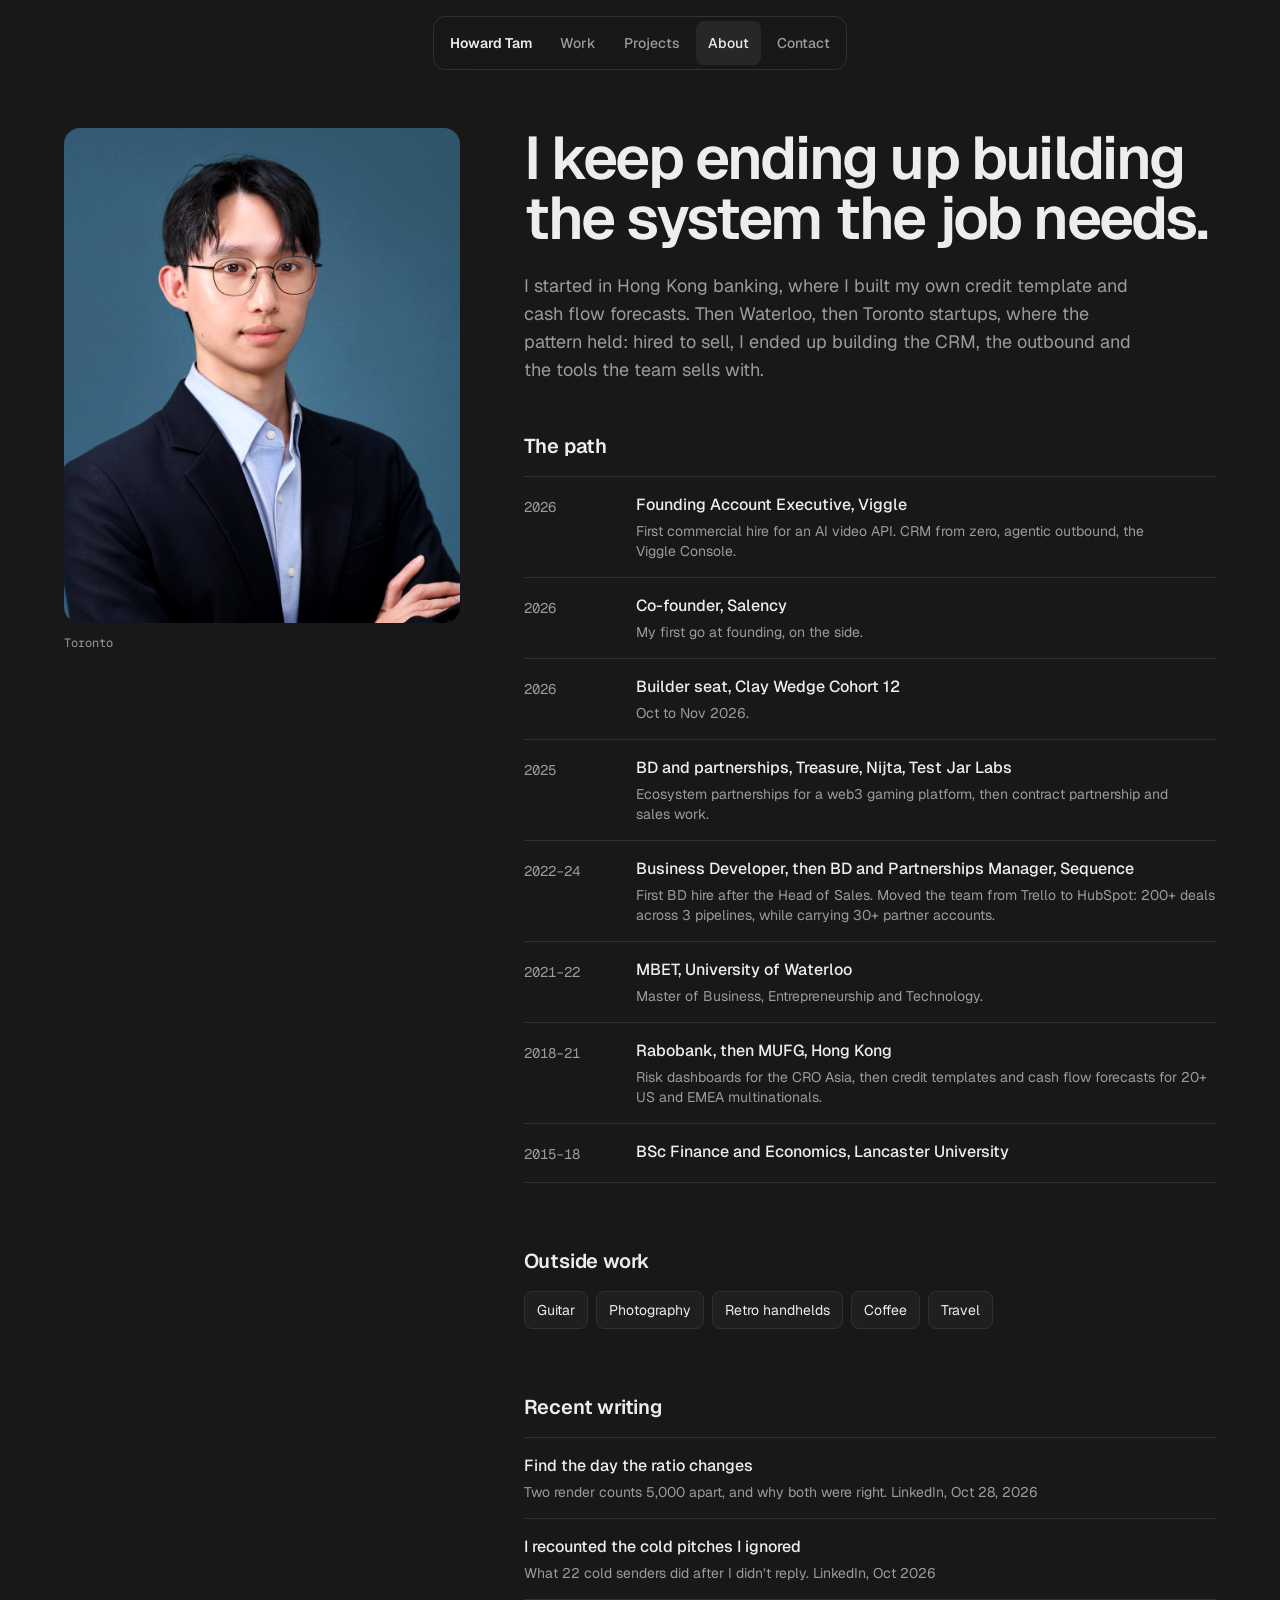
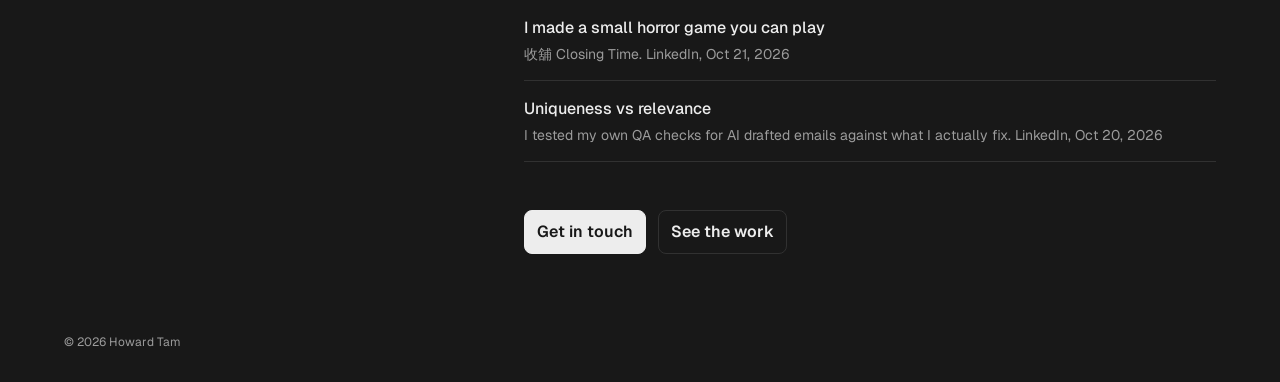
==== commit e61847d4: "fix(site): versioned style.css and motion.js links so deploys never mix new HTML with cached CSS - A" ====
--- a/about/index.html
+++ b/about/index.html
@@ -21,7 +21,7 @@
   <link href="https://fonts.googleapis.com/css2?family=Geist:wght@400;500;600&family=Geist+Mono:wght@400;500&display=swap" rel="stylesheet">
   <!-- Hide scroll reveals only if motion.js actually runs -->
   <script>document.documentElement.classList.add('js');addEventListener('load',()=>{if(!window.siteMotion)document.documentElement.classList.remove('js')});</script>
-  <link rel="stylesheet" href="/style.css">
+  <link rel="stylesheet" href="/style.css?v=cfdc8fde">
 </head>
 <body>
   <a class="skip" href="#main">Skip to content</a>
@@ -75,7 +75,7 @@
     </div>
   </main>
   <footer class="wrap foot">© 2026 Howard Tam</footer>
-  <script src="/motion.js" defer></script>
+  <script src="/motion.js?v=291b868a" defer></script>
   <script data-goatcounter="https://howardhwt.goatcounter.com/count" async src="//gc.zgo.at/count.js"></script>
 </body>
 </html>
--- a/style.css
+++ b/style.css
@@ -98,7 +98,9 @@
   text-wrap: pretty;
 }
 .avail { max-width: var(--measure); margin-top: 16px; font-weight: 500; color: var(--text); text-wrap: pretty; }
-.acts { display: flex; flex-wrap: wrap; gap: 8px 24px; margin-top: 24px; }
+/* One seller number and one builder number, in the machine voice, so the first screen carries evidence. */
+.proof { display: grid; gap: 4px; margin-top: 16px; font-family: var(--mono); font-size: 14px; line-height: 20px; color: var(--text); }
+.acts { display: flex; flex-wrap: wrap; align-items: center; gap: 8px 24px; margin-top: 24px; }
 .acts .jump { margin-top: 0; }
 .when { font-family: var(--mono); font-size: 14px; color: var(--muted); font-variant-numeric: tabular-nums; }
 
@@ -177,6 +179,10 @@
   transition: border-color 300ms var(--ease);
 }
 .jump:hover { border-color: var(--text); }
+/* The ask gets the bordered link shape, so it reads as the next step rather than another "more" link. */
+.jump.ask { display: inline-flex; align-items: center; min-height: 44px; padding: 8px 12px; border: 1px solid var(--line); border-radius: 8px; transition: background-color 300ms var(--ease), border-color 300ms var(--ease); }
+.jump.ask:hover { background: var(--surface); border-color: var(--muted); }
+.jump.ask::after { content: none; }
 .jump:focus-visible { outline: 2px solid var(--white); outline-offset: 4px; }
 
 .sec-head { display: flex; justify-content: space-between; align-items: baseline; gap: 16px; margin-bottom: 16px; }
@@ -194,13 +200,14 @@
 .hero-flow { max-width: 420px; }
 .hero-flow .flow { margin: 0; flex-direction: column; flex-wrap: nowrap; }
 .hero-flow .flow li { display: flex; justify-content: space-between; align-items: baseline; gap: 12px; padding: 8px 16px; font-size: 16px; line-height: 24px; }
-.hero-flow .flow li span { font-size: 14px; line-height: 20px; }
 /* Two labelled zones: what the system does, then what I do with the deal. */
 .hero-flow .zone { margin: 0 0 8px; font-family: var(--mono); font-size: 12px; line-height: 16px; color: var(--muted); }
 .hero-flow .flow + .zone { margin-top: 16px; }
-/* The deal steps are compact rows so the whole path stays about hero height. */
-.hero-flow .mine li { padding: 4px 16px; font-size: 14px; line-height: 20px; }
+/* Seller first: the system rows are compact, the deal rows get full size. */
+.hero-flow .sys li { padding: 6px 16px; font-size: 14px; line-height: 20px; }
 .hero-flow .flow li.human:not(.lit) { border-color: var(--line); }
+/* "I send" is filled only at the hand-off; once the deal moves on, only the end stays filled. */
+.hero-flow .flow li.human.lit:not(.ready) { background: var(--surface-2); color: var(--text); border-color: var(--text-2); }
 .hero-flow .flow li.end.lit { background: var(--text); color: var(--bg); border-color: var(--text); }
 /* Connectors: the pipeline reads as one path, and each link lights as a draft passes it. */
 .hero-flow .flow li + li::before { content: ""; position: absolute; left: 23px; top: -9px; width: 1px; height: 8px; background: var(--line); transition: background-color 300ms var(--ease); }
@@ -227,6 +234,21 @@
   color: var(--bg);
 }
 .hero-flow .flow li.ready::after { content: "draft ready"; background: var(--bg); color: var(--text); }
+/* The record of the stopped draft: outlined and muted, after the sub-label, so it reads as history, not an alert. */
+.hero-flow .flow li.stopped::after {
+  content: "1 stopped";
+  order: 2;
+  flex: none;
+  padding: 0 6px;
+  border: 1px solid var(--line);
+  border-radius: 3px;
+  font-family: var(--mono);
+  font-size: 12px;
+  line-height: 16px;
+  font-weight: 400;
+  color: var(--muted);
+}
+.hero-flow .flow li.stopped span { margin-left: auto; }
 .flow-foot { display: flex; justify-content: space-between; align-items: center; gap: 16px; margin-top: 8px; }
 .flow-note { font-family: var(--mono); font-size: 12px; line-height: 16px; color: var(--muted); }
 .flow-ctl {
@@ -314,7 +336,40 @@
 .contact-note a { color: var(--text); text-underline-offset: 4px; }
 .contact-note a:visited { color: var(--text-2); }
 /* Without JavaScript the email link never gets its address; read it as plain text, not a dead link. */
-.contact-note a:not([href]) { color: inherit; text-decoration: none; }
+/* What I want to hear about, in the machine voice. */
+.fit { max-width: 400px; margin-bottom: 24px; font-family: var(--mono); font-size: 14px; line-height: 20px; color: var(--text); }
+/* Direct channels as instrument rows: name left, what it is right. */
+/* On phones the rows come before the form, so a visitor can tap before typing. */
+.reach { list-style: none; margin: 0 0 32px; padding: 0; border-bottom: 1px solid var(--line); }
+.reach li { display: flex; justify-content: space-between; align-items: center; gap: 16px; min-height: 44px; border-top: 1px solid var(--line); }
+.reach a { color: var(--text); font-weight: 500; text-decoration: none; text-underline-offset: 4px; }
+.reach a:hover { text-decoration: underline; }
+.reach a:focus-visible { outline: 2px solid var(--white); outline-offset: 4px; }
+.reach span { font-family: var(--mono); font-size: 12px; line-height: 16px; color: var(--muted); }
+/* Email row: a tiny reveal tag (added by script), then the spelled-out address on its own line. */
+.reach .mail-row { flex-wrap: wrap; align-content: center; row-gap: 0; }
+.reach .addr { flex-basis: 100%; color: var(--text-2); }
+.reach .addr:not(:empty) { margin-top: 4px; padding-bottom: 12px; }
+.reach .addr-btn {
+  position: relative;
+  display: inline-block;
+  min-height: 0;
+  padding: 0 6px;
+  font-weight: 400;
+  font-family: var(--mono);
+  font-size: 12px;
+  line-height: 16px;
+  color: var(--muted);
+  background: none;
+  border: 1px solid var(--line);
+  border-radius: 3px;
+  cursor: pointer;
+  transition: color 300ms var(--ease), border-color 300ms var(--ease);
+}
+.reach .addr-btn:hover, .reach .addr-btn:focus-visible { color: var(--text); background: none; border-color: var(--text); }
+.reach .addr-btn:focus-visible { outline: 2px solid var(--white); outline-offset: 4px; }
+.reach .addr-btn::after { content: ""; position: absolute; left: -8px; right: -8px; top: 50%; height: 44px; transform: translateY(-50%); }
+.sr { position: absolute; width: 1px; height: 1px; overflow: hidden; clip-path: inset(50%); white-space: nowrap; }
 .contact form { display: grid; gap: 24px; max-width: 560px; }
 .field { display: grid; gap: 8px; }
 .field label { font-size: 14px; line-height: 20px; font-weight: 500; }
@@ -365,7 +420,9 @@
 .contact button:active { transform: scale(0.98); }
 .contact button:disabled { opacity: 0.6; cursor: progress; }
 .contact button:focus-visible { outline: 2px solid var(--white); outline-offset: 2px; }
-.status { font-size: 14px; line-height: 20px; color: var(--muted); }
+/* The send result is the end of the ask: Chalk, behind the same status square the errors use. */
+.status { display: flex; align-items: center; gap: 8px; font-size: 16px; line-height: 24px; color: var(--text); }
+.status::before { content: ""; flex: none; width: 6px; height: 6px; border-radius: 1px; background: var(--text); }
 .status:empty { display: none; }
 
 /* ---------- Case studies ---------- */
@@ -505,6 +562,7 @@
 .hero > :nth-child(2) { animation-delay: 60ms; }
 .hero > :nth-child(3) { animation-delay: 120ms; }
 .hero > :nth-child(4) { animation-delay: 180ms; }
+.hero > :nth-child(5) { animation-delay: 240ms; }
 .case > .back { animation: appear 0.8s var(--e) both; }
 
 .js .reveal {
@@ -517,7 +575,10 @@
 
 @supports (animation-timeline: scroll()) {
   @media (prefers-reduced-motion: no-preference) {
-    .hero.scrub { animation: hero-out linear both; animation-timeline: scroll(root); animation-range: 0 70vh; transform-origin: left top; }
+    /* Only the claim scrubs, and only beside the pipeline on wide screens: the pipeline never dims. */
+    @media (min-width: 1100px) {
+      .hero.scrub { animation: hero-out linear both; animation-timeline: scroll(root); animation-range: 0 70vh; transform-origin: left top; }
+    }
     @keyframes hero-out { to { transform: scale(0.94) translateY(-32px); opacity: 0.25; } }
     .grow { animation: grow-in linear both; animation-timeline: view(); animation-range: entry 0% cover 35%; }
     @keyframes grow-in { from { transform: scale(0.92); opacity: 0.4; border-radius: 32px; } to { transform: none; opacity: 1; } }
@@ -534,6 +595,14 @@
   .nav .brand .long { display: none; }
   .nav .brand .short { display: inline; }
 }
+@media (max-width: 767px) {
+  /* Phones: the system zone collapses to a wrapping row so the proof below shows sooner; the deal stays a column. */
+  .hero-flow .sys { flex-direction: row; flex-wrap: wrap; gap: 6px; }
+  .hero-flow .sys li { padding: 4px 10px; font-size: 13px; line-height: 20px; gap: 8px; }
+  .hero-flow .sys li span, .hero-flow .sys li + li::before { display: none; }
+  .hero-flow .sys li.blocked::after, .hero-flow .sys li.ready::after { position: static; transform: none; }
+  .hero-flow .mine li { padding: 4px 16px; }
+}
 @media (min-width: 768px) {
   main.wrap { padding-top: 160px; }
   h1 { font-size: 60px; }
@@ -547,10 +616,12 @@
   /* Figures: one row, however many there are, so none is orphaned on a row of its own. */
   .facts dl { grid-template-columns: none; grid-auto-flow: column; grid-auto-columns: minmax(0, 1fr); }
   /* Contact: the ask and the reply promise on the left, the form on the right. */
-  .contact { display: grid; grid-template-columns: minmax(0, 1fr) minmax(0, 560px); grid-template-rows: auto 1fr; gap: 0 64px; align-items: start; }
+  .contact { display: grid; grid-template-columns: minmax(0, 1fr) minmax(0, 560px); grid-template-rows: auto auto auto 1fr; gap: 0 64px; align-items: start; }
   .contact h2 { grid-column: 1; grid-row: 1; }
   .contact-note { grid-column: 1; grid-row: 2; max-width: 400px; margin: 0; }
-  .contact form { grid-column: 2; grid-row: 1 / span 2; }
+  .contact .fit { grid-column: 1; grid-row: 3; margin: 16px 0 0; }
+  .contact .reach { grid-column: 1; grid-row: 4; max-width: 400px; margin: 32px 0 0; }
+  .contact form { grid-column: 2; grid-row: 1 / span 4; }
   .proj article { grid-template-columns: 7fr 5fr; gap: 48px; }
   .proj article:nth-child(even) .media { order: 2; }
   .about { grid-template-columns: 4fr 7fr; gap: 64px; align-items: start; }
@@ -563,7 +634,11 @@
 }
 @media (min-width: 1100px) {
   /* The pipeline is the page's proof: a real column beside the claim, not a sidebar widget. */
-  .hero-row { grid-template-columns: minmax(0, 1fr) 400px; gap: 48px; }
+  /* The figure starts at the top of the screen; the claim is centred beside it (below). */
+  .hero-row { grid-template-columns: minmax(0, 1fr) 400px; gap: 48px; align-items: start; }
+  /* The claim sits centred against the figure, so the space beside it is shared above and below, not left as one band under the buttons. */
+  .hero-row .hero { align-self: center; }
+  main.wrap { padding-top: 128px; }
   .tiles { grid-template-columns: repeat(3, minmax(0, 1fr)); gap: 24px; }
 }
 
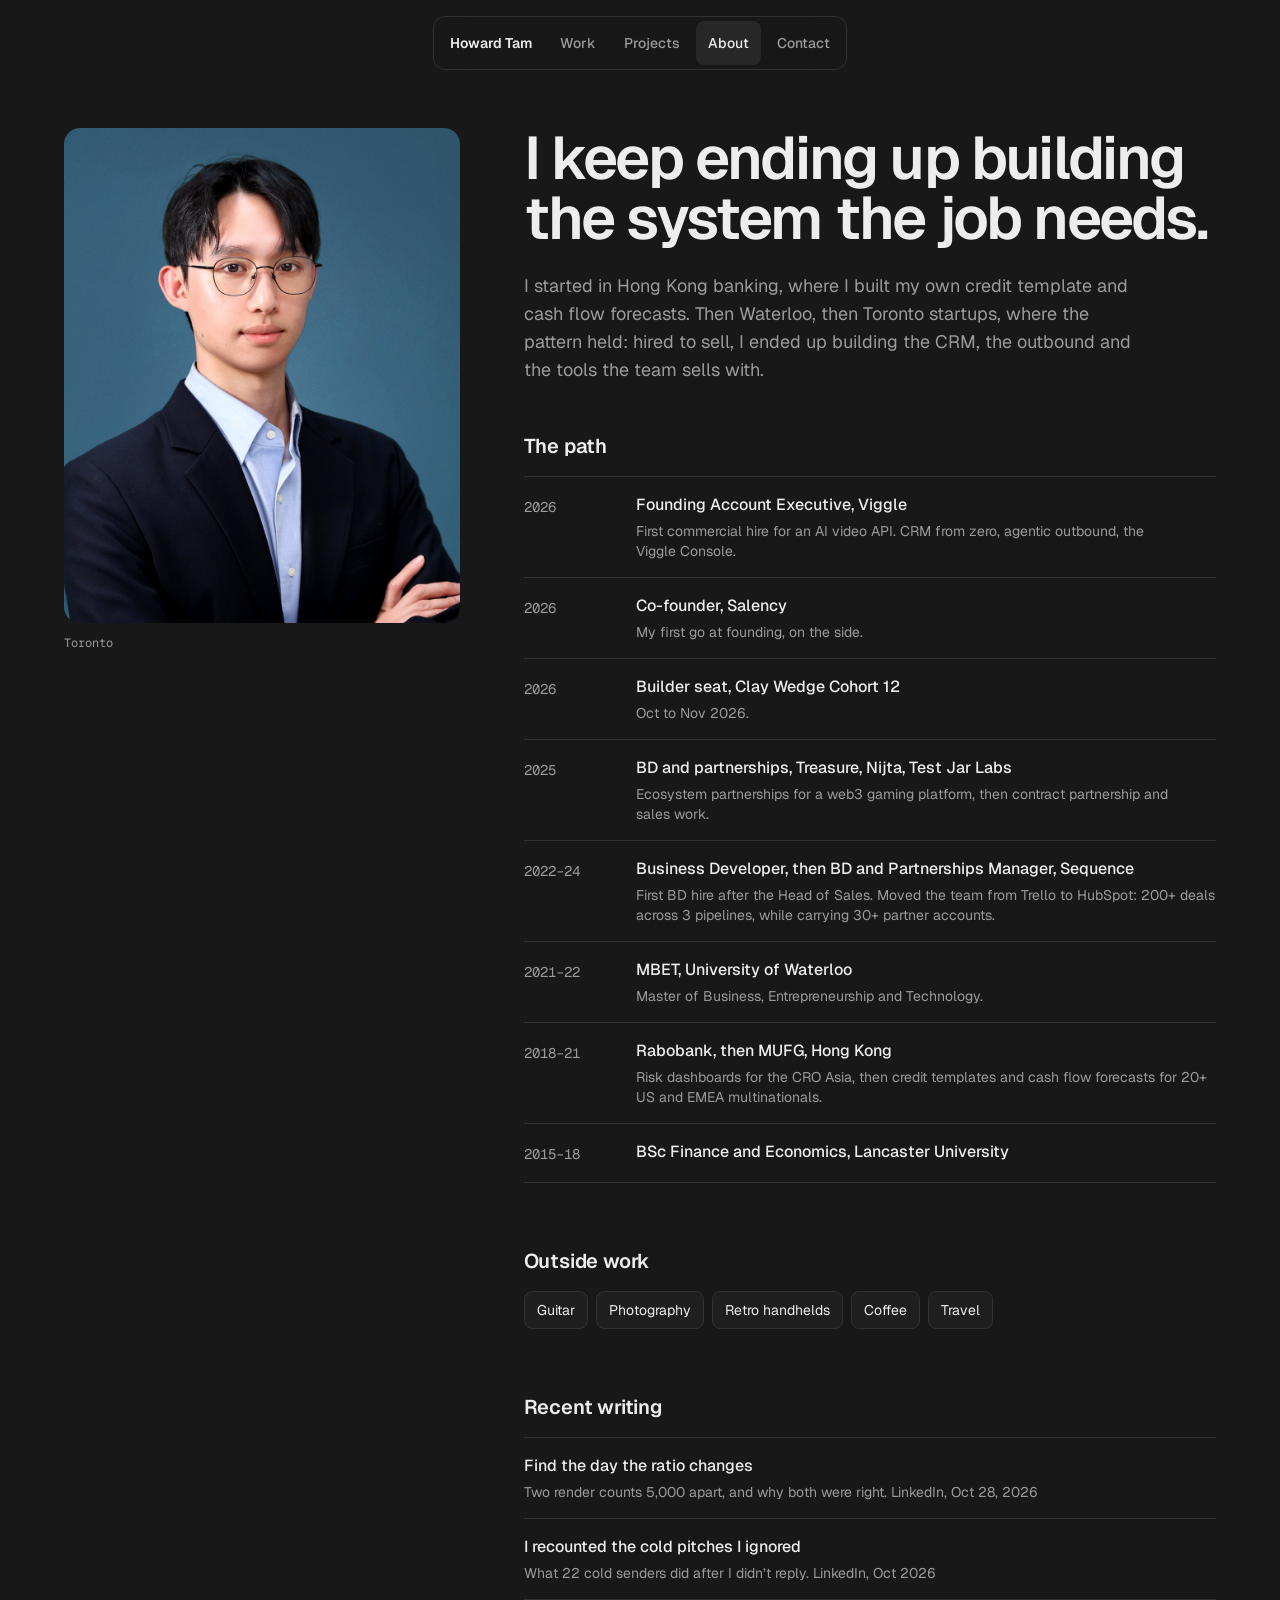
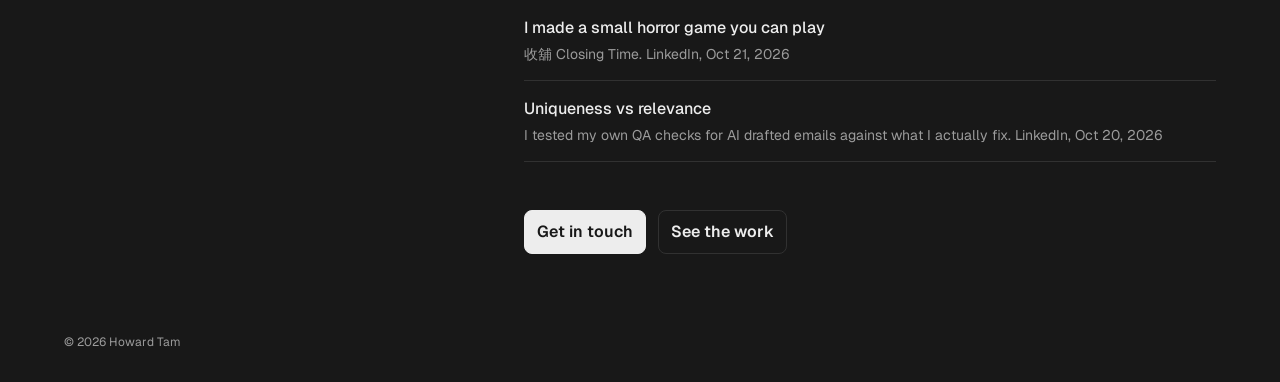
==== commit 5791a35d: "fix(home): contact rows wrap cleanly at 320px Channel names stay on one line, descriptors right-alig" ====
--- a/about/index.html
+++ b/about/index.html
@@ -21,7 +21,7 @@
   <link href="https://fonts.googleapis.com/css2?family=Geist:wght@400;500;600&family=Geist+Mono:wght@400;500&display=swap" rel="stylesheet">
   <!-- Hide scroll reveals only if motion.js actually runs -->
   <script>document.documentElement.classList.add('js');addEventListener('load',()=>{if(!window.siteMotion)document.documentElement.classList.remove('js')});</script>
-  <link rel="stylesheet" href="/style.css?v=cfdc8fde">
+  <link rel="stylesheet" href="/style.css?v=bc4b00c1">
 </head>
 <body>
   <a class="skip" href="#main">Skip to content</a>
--- a/style.css
+++ b/style.css
@@ -341,15 +341,15 @@
 /* Direct channels as instrument rows: name left, what it is right. */
 /* On phones the rows come before the form, so a visitor can tap before typing. */
 .reach { list-style: none; margin: 0 0 32px; padding: 0; border-bottom: 1px solid var(--line); }
-.reach li { display: flex; justify-content: space-between; align-items: center; gap: 16px; min-height: 44px; border-top: 1px solid var(--line); }
-.reach a { color: var(--text); font-weight: 500; text-decoration: none; text-underline-offset: 4px; }
+.reach li { display: flex; justify-content: space-between; align-items: center; gap: 16px; min-height: 44px; padding: 6px 0; border-top: 1px solid var(--line); }
+.reach a { color: var(--text); font-weight: 500; text-decoration: none; text-underline-offset: 4px; white-space: nowrap; }
 .reach a:hover { text-decoration: underline; }
 .reach a:focus-visible { outline: 2px solid var(--white); outline-offset: 4px; }
-.reach span { font-family: var(--mono); font-size: 12px; line-height: 16px; color: var(--muted); }
+.reach span { font-family: var(--mono); font-size: 12px; line-height: 16px; color: var(--muted); text-align: right; text-wrap: balance; }
 /* Email row: a tiny reveal tag (added by script), then the spelled-out address on its own line. */
 .reach .mail-row { flex-wrap: wrap; align-content: center; row-gap: 0; }
-.reach .addr { flex-basis: 100%; color: var(--text-2); }
-.reach .addr:not(:empty) { margin-top: 4px; padding-bottom: 12px; }
+.reach .addr { flex-basis: 100%; color: var(--text-2); text-align: left; }
+.reach .addr:not(:empty) { margin-top: 4px; padding-bottom: 6px; }
 .reach .addr-btn {
   position: relative;
   display: inline-block;
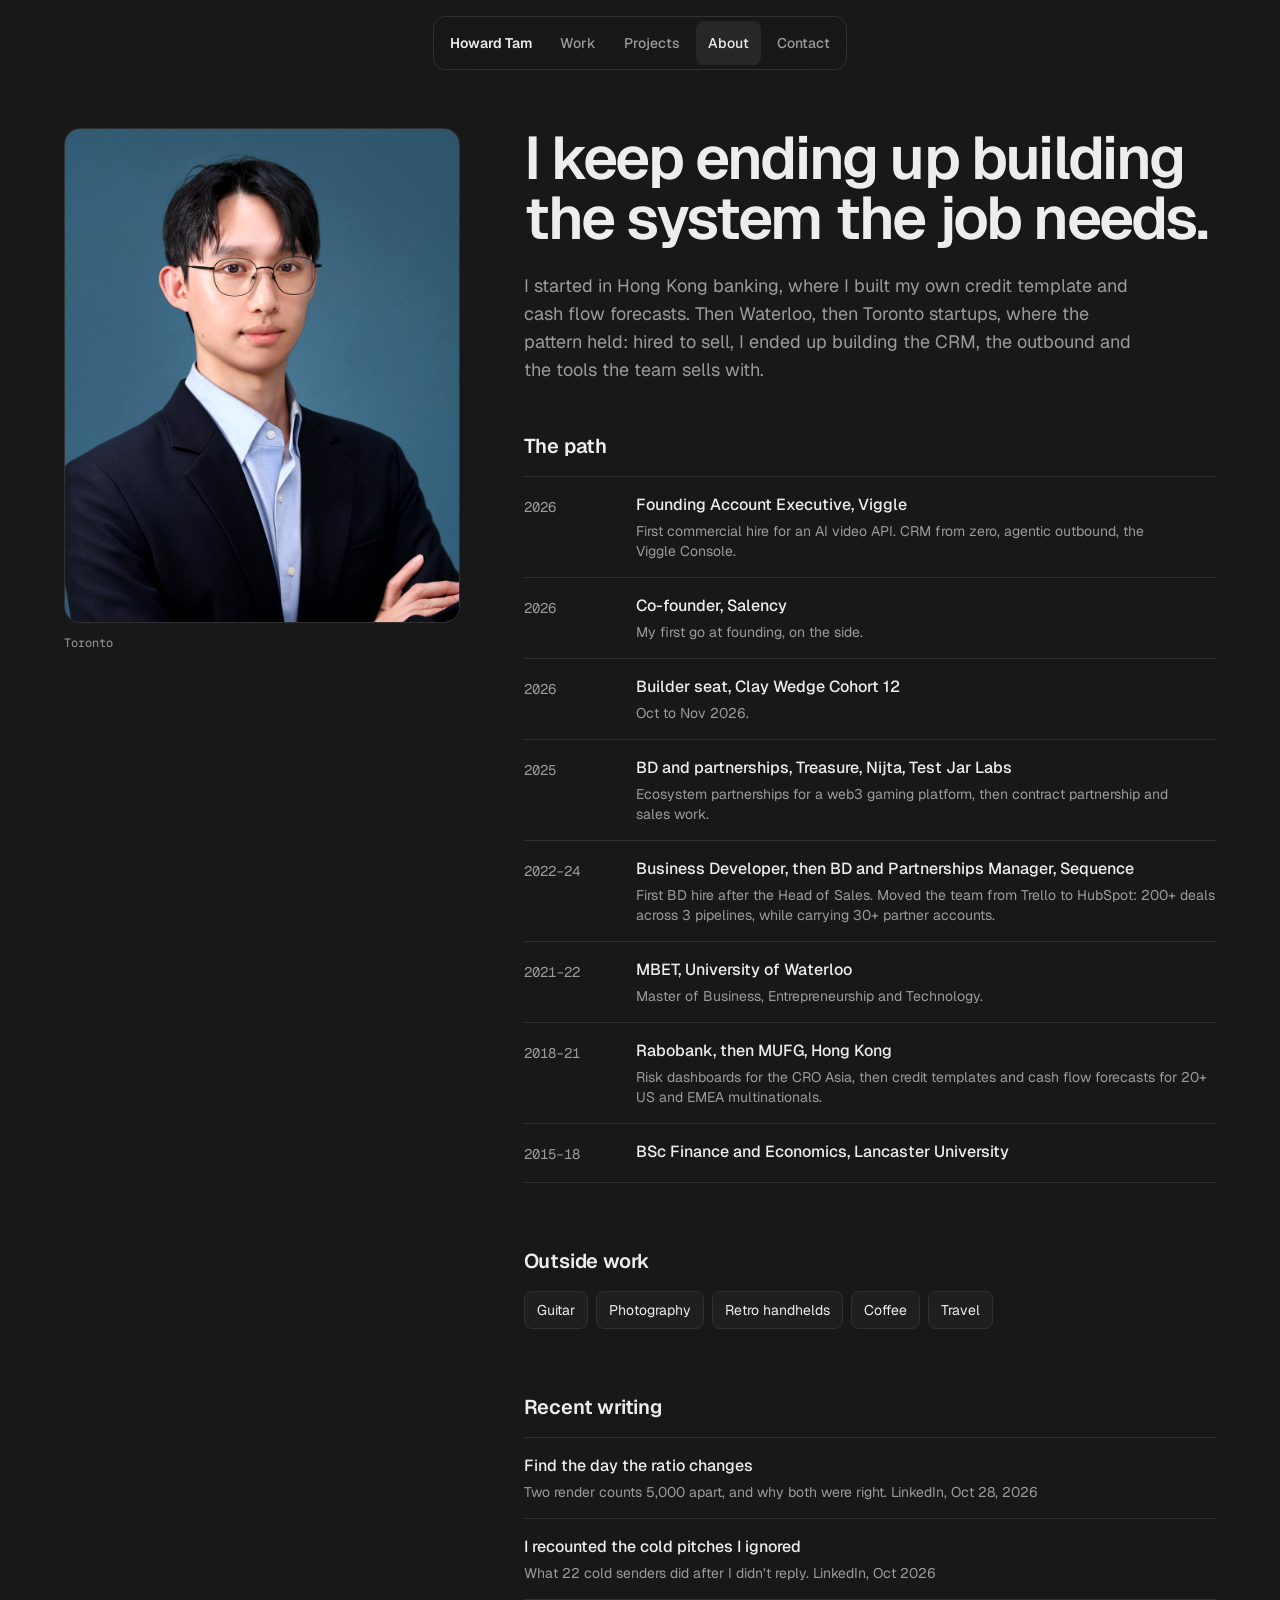
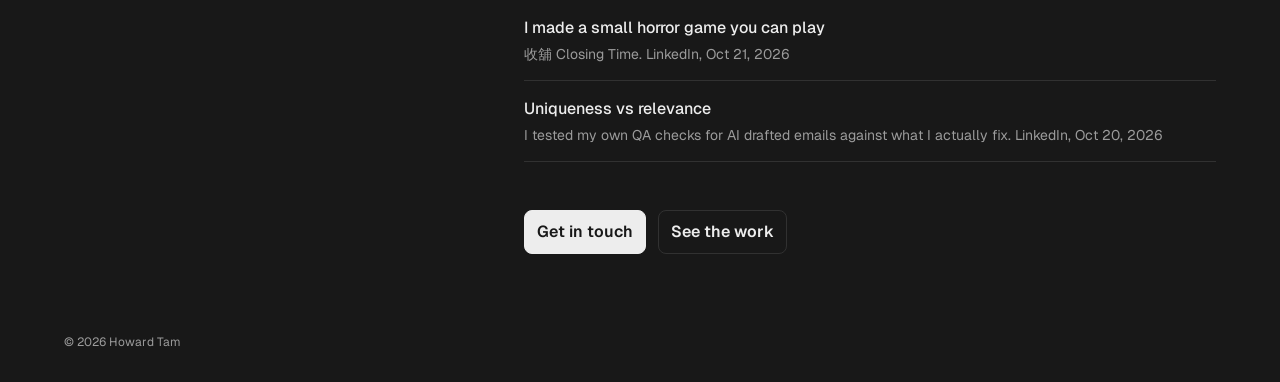
==== commit c787abbc: "style(site): hairline border on the About teaser and portrait photos Co-Authored-By: Claude Opus 5.5" ====
--- a/about/index.html
+++ b/about/index.html
@@ -21,7 +21,7 @@
   <link href="https://fonts.googleapis.com/css2?family=Geist:wght@400;500;600&family=Geist+Mono:wght@400;500&display=swap" rel="stylesheet">
   <!-- Hide scroll reveals only if motion.js actually runs -->
   <script>document.documentElement.classList.add('js');addEventListener('load',()=>{if(!window.siteMotion)document.documentElement.classList.remove('js')});</script>
-  <link rel="stylesheet" href="/style.css?v=bc4b00c1">
+  <link rel="stylesheet" href="/style.css?v=426f67ae">
 </head>
 <body>
   <a class="skip" href="#main">Skip to content</a>
--- a/style.css
+++ b/style.css
@@ -326,7 +326,7 @@
 .tile .d { align-self: start; font-size: 14px; line-height: 20px; color: var(--muted); }
 
 .me { display: grid; grid-template-columns: 96px minmax(0, 1fr); gap: 16px; align-items: center; }
-.me img { width: 100%; height: auto; aspect-ratio: 4 / 5; object-fit: cover; border-radius: 12px; }
+.me img { width: 100%; height: auto; aspect-ratio: 4 / 5; object-fit: cover; border-radius: 12px; border: 1px solid var(--line); }
 .me p { color: var(--text-2); text-wrap: pretty; max-width: var(--measure); }
 
 /* ---------- Contact form ---------- */
@@ -529,7 +529,7 @@
 .about h2 { font-size: 20px; line-height: 28px; font-weight: 600; color: var(--text); margin: 64px 0 16px; }
 .about h2:first-of-type { margin-top: 48px; }
 .about .next { margin-top: 48px; }
-.portrait img { width: 100%; max-width: 420px; height: auto; aspect-ratio: 4 / 5; object-fit: cover; border-radius: 16px; display: block; }
+.portrait img { width: 100%; max-width: 420px; height: auto; aspect-ratio: 4 / 5; object-fit: cover; border-radius: 16px; border: 1px solid var(--line); display: block; }
 .portrait img.photo-in { animation: photo-in 1.2s var(--e2) both; }
 .portrait figcaption { margin-top: 12px; font-family: var(--mono); font-size: 12px; line-height: 16px; color: var(--muted); }
 .timeline { list-style: none; display: grid; }
